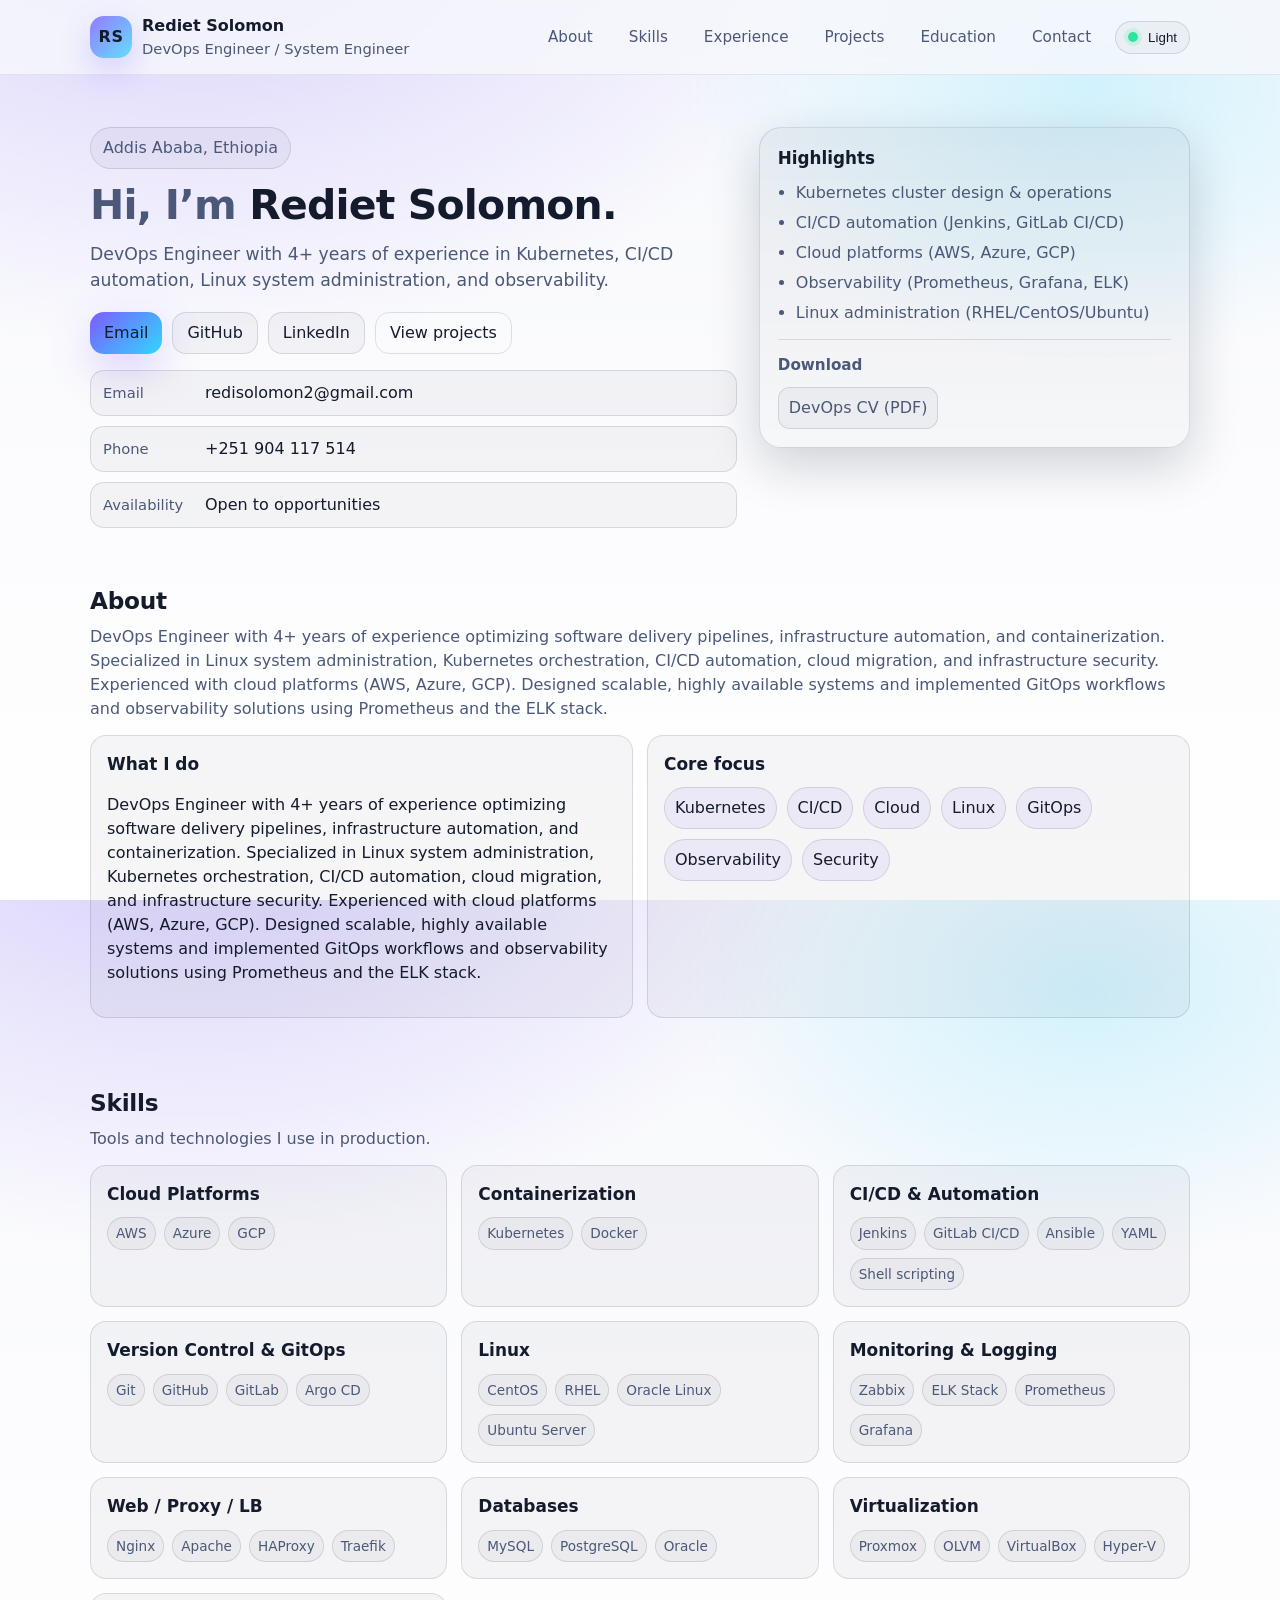
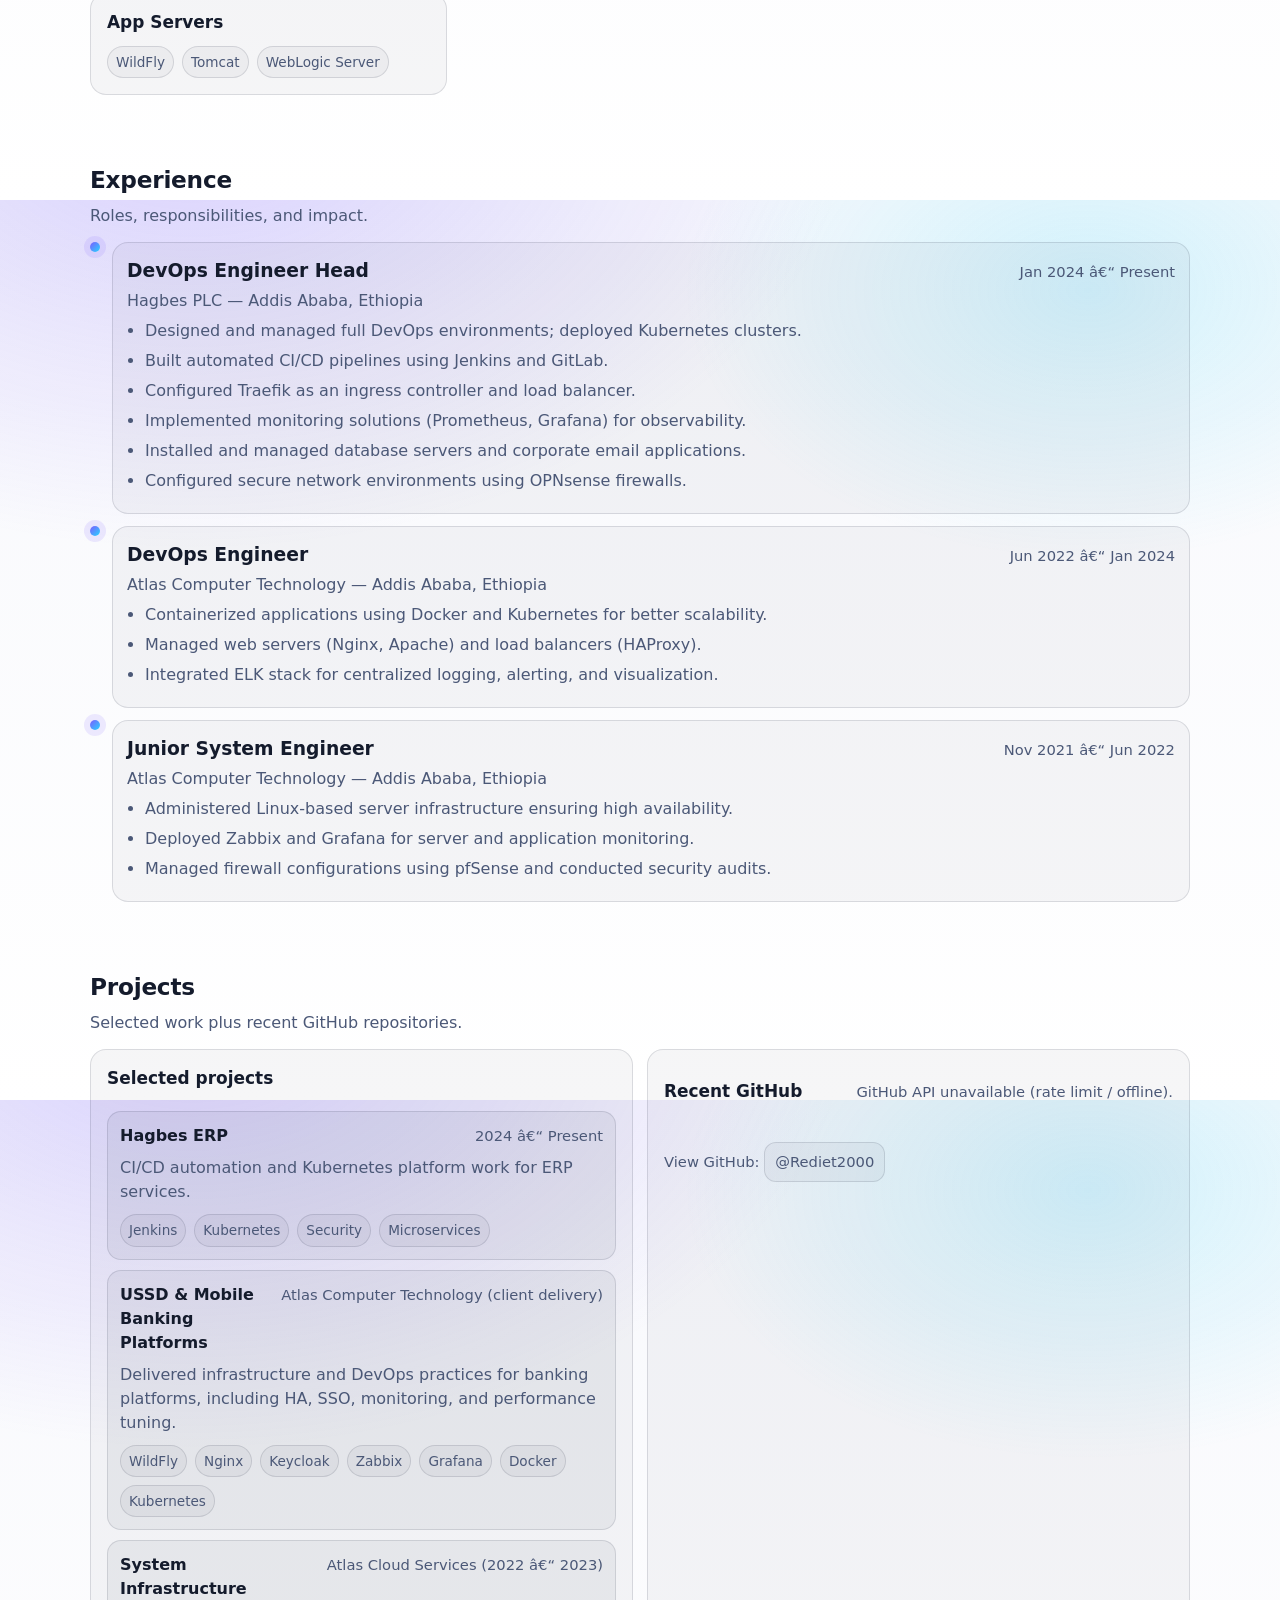
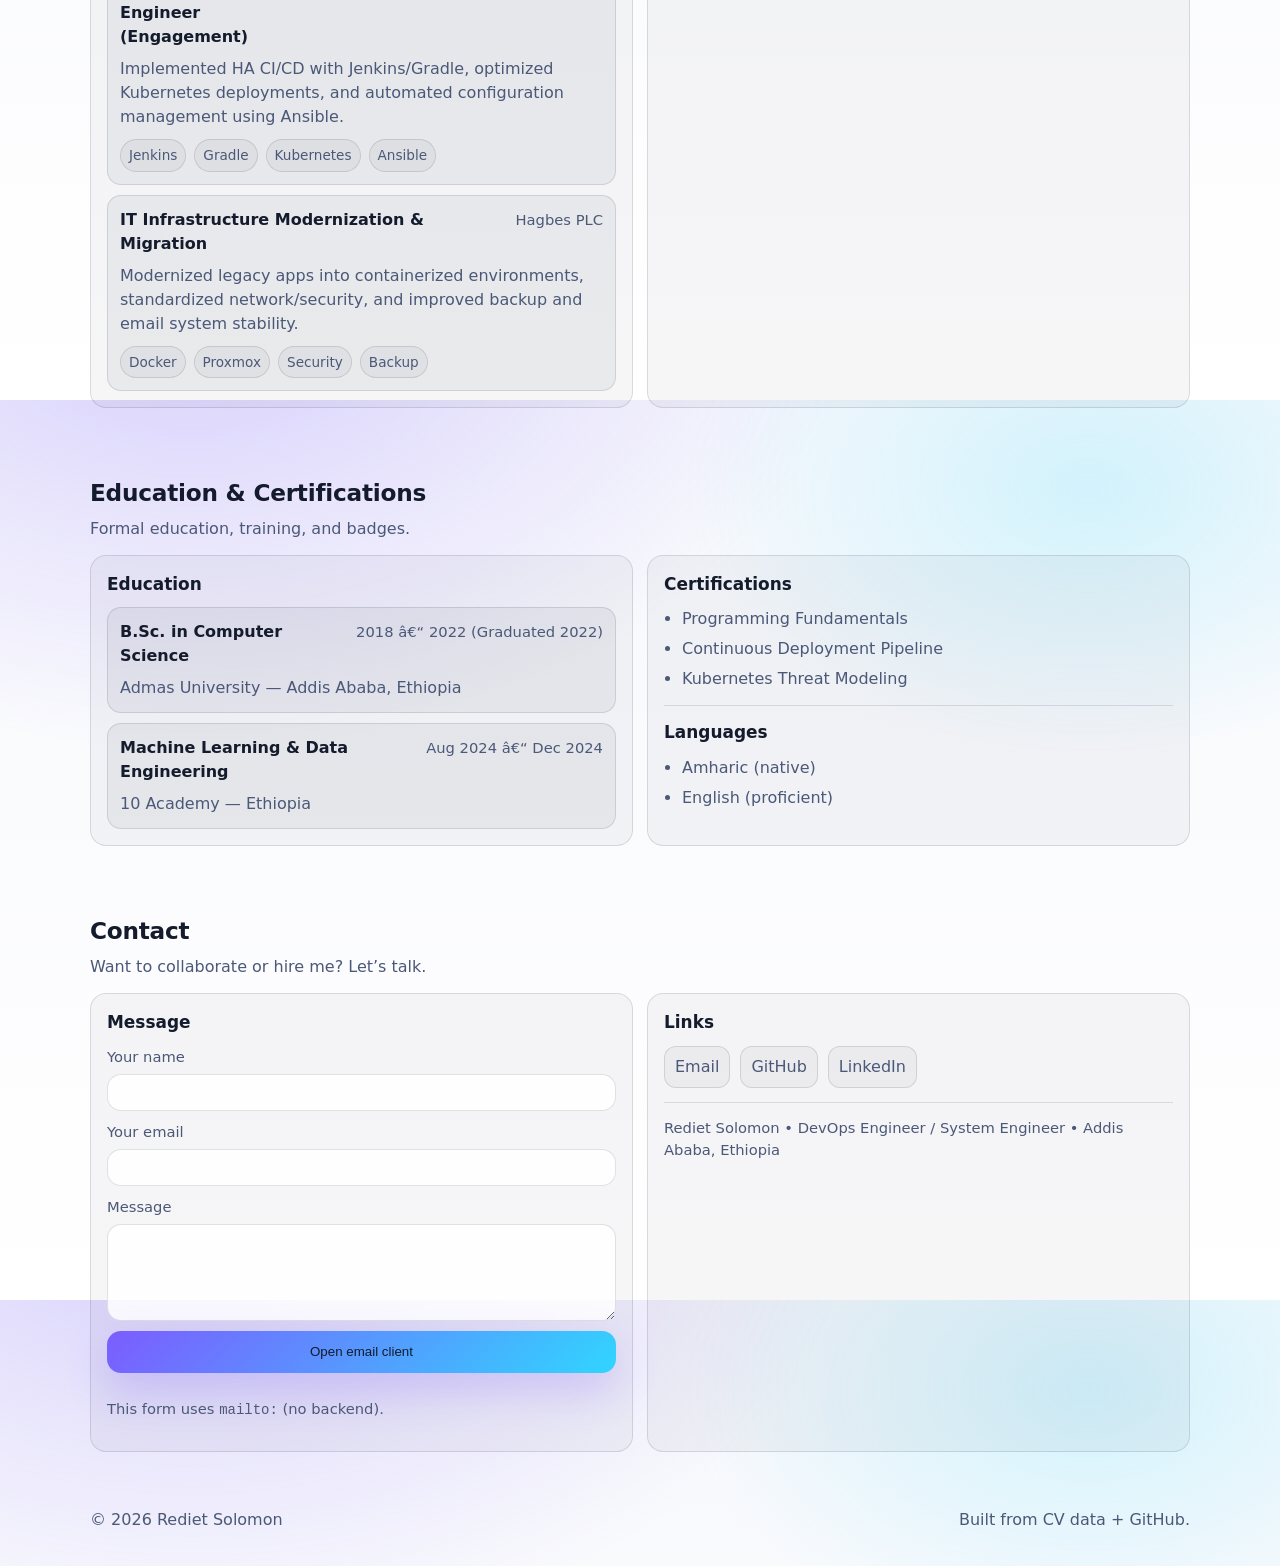
==== index.html @ 1ae8c2a6 "Fix email links and contact mailto" ====
<!doctype html>
<html lang="en">
  <head>
    <meta charset="utf-8" />
    <meta name="viewport" content="width=device-width, initial-scale=1" />
    <meta name="color-scheme" content="dark light" />
    <title>Rediet Solomon | DevOps Engineer</title>
    <meta
      name="description"
      content="Portfolio of Rediet Solomon — DevOps Engineer & System Engineer (Kubernetes, CI/CD, Linux, Observability)."
    />

    <link rel="preload" href="assets/styles.css" as="style" />
    <link rel="stylesheet" href="assets/styles.css" />
  </head>
  <body>
    <a class="skip" href="#main">Skip to content</a>

    <header class="header">
      <div class="container header__inner">
        <div class="brand">
          <div class="brand__mark" aria-hidden="true">RS</div>
          <div class="brand__text">
            <div class="brand__name" id="nameTop">Rediet Solomon</div>
            <div class="brand__title" id="titleTop">DevOps Engineer</div>
          </div>
        </div>

        <nav class="nav" aria-label="Primary">
          <a href="#about">About</a>
          <a href="#skills">Skills</a>
          <a href="#experience">Experience</a>
          <a href="#projects">Projects</a>
          <a href="#education">Education</a>
          <a href="#contact">Contact</a>
        </nav>

        <button class="theme" id="themeToggle" type="button" aria-label="Toggle theme">
          <span class="theme__dot" aria-hidden="true"></span>
          <span class="theme__label" id="themeLabel">Dark</span>
        </button>
      </div>
    </header>

    <main id="main">
      <section class="hero">
        <div class="container hero__grid">
          <div class="hero__copy">
            <p class="pill" id="pillLocation">Addis Ababa, Ethiopia</p>
            <h1 class="hero__title">
              <span class="muted">Hi, I’m</span>
              <span id="nameHero">Rediet Solomon</span>.
            </h1>
            <p class="hero__subtitle" id="headlineHero">
              DevOps Engineer focused on Kubernetes, CI/CD automation, Linux, and observability.
            </p>

            <div class="hero__cta">
              <a class="btn primary" id="btnEmail" href="mailto:redisolomon2@gmail.com">Email</a>
              <a class="btn" id="btnGitHub" href="#" target="_blank" rel="noreferrer">GitHub</a>
              <a class="btn" id="btnLinkedIn" href="#" target="_blank" rel="noreferrer">LinkedIn</a>
              <a class="btn ghost" href="#projects">View projects</a>
            </div>

            <div class="meta">
              <div class="meta__item"><span class="meta__k">Email</span> <span id="emailText">—</span></div>
              <div class="meta__item"><span class="meta__k">Phone</span> <span id="phoneText">—</span></div>
              <div class="meta__item"><span class="meta__k">Availability</span> <span id="availabilityText">Open to opportunities</span></div>
            </div>
          </div>

          <div class="hero__card" role="region" aria-label="Highlights">
            <div class="card">
              <h2 class="card__title">Highlights</h2>
              <ul class="list" id="highlightsList">
                <li>99.9% uptime focus</li>
                <li>GitOps & observability</li>
                <li>Kubernetes & CI/CD</li>
              </ul>
              <div class="divider"></div>
              <div class="downloads">
                <h3 class="card__subtitle">Download</h3>
                <div class="downloads__links" id="cvLinks">
                  <a class="link" href="cv/Rediet_CV.pdf" download>CV (PDF)</a>
                </div>
              </div>
            </div>
          </div>
        </div>
      </section>

      <section class="section" id="about">
        <div class="container">
          <div class="section__head">
            <h2>About</h2>
            <p class="muted" id="summaryTop">—</p>
          </div>
          <div class="grid two">
            <div class="panel">
              <h3>What I do</h3>
              <p id="summaryBody">—</p>
            </div>
            <div class="panel">
              <h3>Core focus</h3>
              <ul class="chips" id="focusChips"></ul>
            </div>
          </div>
        </div>
      </section>

      <section class="section" id="skills">
        <div class="container">
          <div class="section__head">
            <h2>Skills</h2>
            <p class="muted">Tools and technologies I use in production.</p>
          </div>
          <div class="grid three" id="skillsGrid" aria-live="polite"></div>
        </div>
      </section>

      <section class="section" id="experience">
        <div class="container">
          <div class="section__head">
            <h2>Experience</h2>
            <p class="muted">Roles, responsibilities, and impact.</p>
          </div>
          <div class="timeline" id="experienceTimeline" aria-live="polite"></div>
        </div>
      </section>

      <section class="section" id="projects">
        <div class="container">
          <div class="section__head">
            <h2>Projects</h2>
            <p class="muted">Selected work plus recent GitHub repositories.</p>
          </div>

          <div class="grid two">
            <div class="panel">
              <div class="panel__head">
                <h3>Selected projects</h3>
              </div>
              <div class="stack" id="selectedProjects" aria-live="polite"></div>
            </div>

            <div class="panel">
              <div class="panel__head">
                <h3>Recent GitHub</h3>
                <p class="muted small" id="githubHint">Loading…</p>
              </div>
              <div class="stack" id="githubProjects" aria-live="polite"></div>
            </div>
          </div>
        </div>
      </section>

      <section class="section" id="education">
        <div class="container">
          <div class="section__head">
            <h2>Education & Certifications</h2>
            <p class="muted">Formal education, training, and badges.</p>
          </div>
          <div class="grid two">
            <div class="panel">
              <h3>Education</h3>
              <div class="stack" id="educationList" aria-live="polite"></div>
            </div>
            <div class="panel">
              <h3>Certifications</h3>
              <ul class="list" id="certList" aria-live="polite"></ul>
              <div class="divider"></div>
              <h3>Languages</h3>
              <ul class="list" id="langList" aria-live="polite"></ul>
            </div>
          </div>
        </div>
      </section>

      <section class="section" id="contact">
        <div class="container">
          <div class="section__head">
            <h2>Contact</h2>
            <p class="muted">Want to collaborate or hire me? Let’s talk.</p>
          </div>
          <div class="grid two">
            <div class="panel">
              <h3>Message</h3>
              <form class="form" id="contactForm">
                <label>
                  <span>Your name</span>
                  <input name="name" autocomplete="name" required />
                </label>
                <label>
                  <span>Your email</span>
                  <input name="email" type="email" autocomplete="email" required />
                </label>
                <label>
                  <span>Message</span>
                  <textarea name="message" rows="5" required></textarea>
                </label>
                <button class="btn primary" type="submit">Open email client</button>
                <p class="muted small">
                  This form uses <code>mailto:</code> (no backend).
                </p>
              </form>
            </div>
            <div class="panel">
              <h3>Links</h3>
              <div class="links">
                <a class="link" id="contactEmail" href="mailto:redisolomon2@gmail.com">Email</a>
                <a class="link" id="contactGitHub" href="#" target="_blank" rel="noreferrer">GitHub</a>
                <a class="link" id="contactLinkedIn" href="#" target="_blank" rel="noreferrer">LinkedIn</a>
              </div>
              <div class="divider"></div>
              <p class="muted small" id="footerMeta">—</p>
            </div>
          </div>
        </div>
      </section>
    </main>

    <footer class="footer">
      <div class="container footer__inner">
        <span id="copyright">©</span>
        <span class="muted">Built from CV data + GitHub.</span>
      </div>
    </footer>

    <script src="data/cv.js" defer></script>
    <script src="assets/app.js" defer></script>
  </body>
</html>
---- assets/styles.css ----
:root {
  --bg: #0b1220;
  --bg2: #0e1730;
  --text: #eaf1ff;
  --muted: #a7b4d0;
  --card: rgba(255, 255, 255, 0.06);
  --card2: rgba(255, 255, 255, 0.04);
  --stroke: rgba(255, 255, 255, 0.12);
  --shadow: 0 20px 60px rgba(0, 0, 0, 0.45);
  --brand: #7c5cff;
  --brand2: #27d4ff;
  --ok: #2ee59d;
  --radius: 16px;
  --radius2: 22px;
  --max: 1100px;
}

[data-theme="light"] {
  --bg: #f7f8fc;
  --bg2: #ffffff;
  --text: #141b2c;
  --muted: #4b5877;
  --card: rgba(10, 20, 40, 0.05);
  --card2: rgba(10, 20, 40, 0.035);
  --stroke: rgba(10, 20, 40, 0.12);
  --shadow: 0 18px 50px rgba(10, 20, 40, 0.18);
}

* {
  box-sizing: border-box;
}

html,
body {
  height: 100%;
}

body {
  margin: 0;
  font-family:
    ui-sans-serif,
    system-ui,
    -apple-system,
    Segoe UI,
    Roboto,
    Helvetica,
    Arial,
    "Apple Color Emoji",
    "Segoe UI Emoji";
  color: var(--text);
  background:
    radial-gradient(1200px 800px at 15% -10%, rgba(124, 92, 255, 0.25), transparent 55%),
    radial-gradient(900px 600px at 85% 10%, rgba(39, 212, 255, 0.18), transparent 45%),
    linear-gradient(180deg, var(--bg), var(--bg2));
  line-height: 1.5;
}

a {
  color: inherit;
  text-decoration: none;
}

code {
  font-family: ui-monospace, SFMono-Regular, Menlo, Monaco, Consolas, "Liberation Mono", "Courier New", monospace;
  font-size: 0.95em;
}

.container {
  width: min(var(--max), calc(100% - 40px));
  margin-inline: auto;
}

.skip {
  position: absolute;
  left: -999px;
  top: -999px;
  padding: 10px 14px;
  background: var(--bg2);
  border: 1px solid var(--stroke);
  border-radius: 12px;
}
.skip:focus {
  left: 16px;
  top: 16px;
  z-index: 1000;
}

.muted {
  color: var(--muted);
}

.small {
  font-size: 0.92rem;
}

.header {
  position: sticky;
  top: 0;
  z-index: 50;
  backdrop-filter: blur(10px);
  background: rgba(10, 15, 28, 0.55);
  border-bottom: 1px solid rgba(255, 255, 255, 0.08);
}

[data-theme="light"] .header {
  background: rgba(247, 248, 252, 0.8);
  border-bottom: 1px solid rgba(10, 20, 40, 0.08);
}

.header__inner {
  display: grid;
  grid-template-columns: 1fr auto auto;
  gap: 14px;
  align-items: center;
  padding: 14px 0;
}

.brand {
  display: flex;
  gap: 10px;
  align-items: center;
  min-width: 0;
}

.brand__mark {
  width: 42px;
  height: 42px;
  border-radius: 14px;
  display: grid;
  place-items: center;
  font-weight: 700;
  letter-spacing: 0.5px;
  background: linear-gradient(135deg, rgba(124, 92, 255, 0.8), rgba(39, 212, 255, 0.7));
  box-shadow: 0 12px 30px rgba(124, 92, 255, 0.25);
}

.brand__text {
  min-width: 0;
}
.brand__name {
  font-weight: 650;
  white-space: nowrap;
  overflow: hidden;
  text-overflow: ellipsis;
}
.brand__title {
  font-size: 0.92rem;
  color: var(--muted);
}

.nav {
  display: flex;
  gap: 16px;
  align-items: center;
  flex-wrap: wrap;
  justify-content: center;
}
.nav a {
  font-size: 0.95rem;
  color: var(--muted);
  padding: 8px 10px;
  border-radius: 12px;
}
.nav a:hover {
  color: var(--text);
  background: var(--card2);
}

.theme {
  display: inline-flex;
  align-items: center;
  gap: 10px;
  border: 1px solid var(--stroke);
  background: var(--card2);
  border-radius: 999px;
  padding: 8px 12px;
  cursor: pointer;
  color: var(--text);
}
.theme__dot {
  width: 10px;
  height: 10px;
  border-radius: 999px;
  background: var(--ok);
  box-shadow: 0 0 0 4px rgba(46, 229, 157, 0.15);
}
.theme:hover {
  background: var(--card);
}

.hero {
  padding: 52px 0 22px;
}
.hero__grid {
  display: grid;
  grid-template-columns: 1.2fr 0.8fr;
  gap: 22px;
  align-items: start;
}

.pill {
  display: inline-flex;
  align-items: center;
  gap: 10px;
  padding: 8px 12px;
  border-radius: 999px;
  background: var(--card2);
  border: 1px solid var(--stroke);
  color: var(--muted);
  margin: 0 0 14px;
}

.hero__title {
  margin: 0;
  font-size: clamp(2rem, 3.2vw, 3rem);
  line-height: 1.1;
  letter-spacing: -0.02em;
}
.hero__subtitle {
  margin: 14px 0 18px;
  font-size: 1.08rem;
  color: var(--muted);
}

.hero__cta {
  display: flex;
  gap: 10px;
  flex-wrap: wrap;
  margin-bottom: 16px;
}

.btn {
  display: inline-flex;
  align-items: center;
  justify-content: center;
  gap: 10px;
  height: 42px;
  padding: 0 14px;
  border-radius: 14px;
  border: 1px solid var(--stroke);
  background: var(--card2);
  color: var(--text);
}
.btn:hover {
  background: var(--card);
}
.btn.primary {
  border: none;
  background: linear-gradient(135deg, rgba(124, 92, 255, 1), rgba(39, 212, 255, 0.95));
  box-shadow: 0 16px 40px rgba(124, 92, 255, 0.25);
}
.btn.primary:hover {
  filter: brightness(1.03);
}
.btn.ghost {
  background: transparent;
}

.meta {
  display: grid;
  grid-template-columns: 1fr;
  gap: 10px;
}
.meta__item {
  display: flex;
  gap: 10px;
  align-items: baseline;
  padding: 10px 12px;
  border-radius: 14px;
  border: 1px solid var(--stroke);
  background: var(--card2);
}
.meta__k {
  min-width: 92px;
  color: var(--muted);
  font-size: 0.92rem;
}

.card {
  border: 1px solid var(--stroke);
  border-radius: var(--radius2);
  background: linear-gradient(180deg, rgba(255, 255, 255, 0.06), rgba(255, 255, 255, 0.02));
  box-shadow: var(--shadow);
  padding: 18px;
}
[data-theme="light"] .card {
  background: linear-gradient(180deg, rgba(10, 20, 40, 0.055), rgba(10, 20, 40, 0.02));
}
.card__title {
  margin: 0 0 10px;
  font-size: 1.05rem;
}
.card__subtitle {
  margin: 0 0 10px;
  font-size: 0.95rem;
  color: var(--muted);
  font-weight: 600;
}
.divider {
  height: 1px;
  background: var(--stroke);
  margin: 14px 0;
}

.downloads__links {
  display: flex;
  flex-wrap: wrap;
  gap: 10px;
}
.link {
  display: inline-flex;
  align-items: center;
  gap: 10px;
  padding: 8px 10px;
  border-radius: 12px;
  border: 1px solid var(--stroke);
  background: var(--card2);
  color: var(--muted);
}
.link:hover {
  color: var(--text);
  background: var(--card);
}

.section {
  padding: 34px 0;
}
.section__head {
  display: grid;
  gap: 6px;
  margin-bottom: 14px;
}
.section__head h2 {
  margin: 0;
  font-size: 1.45rem;
  letter-spacing: -0.01em;
}
.section__head p {
  margin: 0;
}

.grid {
  display: grid;
  gap: 14px;
}
.grid.two {
  grid-template-columns: 1fr 1fr;
}
.grid.three {
  grid-template-columns: repeat(3, 1fr);
}

.panel {
  border: 1px solid var(--stroke);
  border-radius: var(--radius);
  background: var(--card2);
  padding: 16px;
}
.panel h3 {
  margin: 0 0 10px;
  font-size: 1.06rem;
}
.panel__head {
  display: flex;
  align-items: baseline;
  justify-content: space-between;
  gap: 10px;
  margin-bottom: 10px;
}

.chips {
  display: flex;
  gap: 10px;
  flex-wrap: wrap;
  padding: 0;
  margin: 0;
  list-style: none;
}
.chips li {
  padding: 8px 10px;
  border-radius: 999px;
  border: 1px solid var(--stroke);
  background: rgba(124, 92, 255, 0.12);
  color: var(--text);
}
[data-theme="light"] .chips li {
  background: rgba(124, 92, 255, 0.08);
}

.list {
  padding-left: 18px;
  margin: 0;
  color: var(--muted);
}
.list li {
  margin: 6px 0;
}

.stack {
  display: grid;
  gap: 10px;
}

.item {
  border: 1px solid var(--stroke);
  border-radius: 14px;
  background: var(--card);
  padding: 12px;
}
.item__top {
  display: flex;
  justify-content: space-between;
  gap: 10px;
  align-items: baseline;
}
.item__title {
  margin: 0;
  font-weight: 650;
}
.item__meta {
  color: var(--muted);
  font-size: 0.92rem;
  white-space: nowrap;
}
.item__desc {
  margin: 8px 0 0;
  color: var(--muted);
}
.tags {
  display: flex;
  gap: 8px;
  flex-wrap: wrap;
  margin-top: 10px;
}
.tag {
  font-size: 0.85rem;
  color: var(--muted);
  border: 1px solid var(--stroke);
  background: var(--card2);
  padding: 5px 8px;
  border-radius: 999px;
}

.timeline {
  display: grid;
  gap: 12px;
}
.entry {
  display: grid;
  grid-template-columns: 10px 1fr;
  gap: 12px;
  align-items: start;
}
.entry__rail {
  position: relative;
  height: 100%;
}
.entry__dot {
  width: 10px;
  height: 10px;
  border-radius: 999px;
  background: linear-gradient(135deg, var(--brand), var(--brand2));
  box-shadow: 0 0 0 6px rgba(124, 92, 255, 0.12);
  position: sticky;
  top: 86px;
}
.entry__card {
  border: 1px solid var(--stroke);
  border-radius: var(--radius);
  background: var(--card2);
  padding: 14px;
}
.entry__head {
  display: flex;
  justify-content: space-between;
  gap: 12px;
  align-items: baseline;
  flex-wrap: wrap;
}
.entry__role {
  margin: 0;
  font-weight: 700;
}
.entry__where {
  margin: 4px 0 0;
  color: var(--muted);
}

.form {
  display: grid;
  gap: 10px;
}
.form label {
  display: grid;
  gap: 6px;
  color: var(--muted);
  font-size: 0.92rem;
}
.form input,
.form textarea {
  width: 100%;
  padding: 10px 12px;
  border-radius: 14px;
  border: 1px solid var(--stroke);
  background: rgba(0, 0, 0, 0.18);
  color: var(--text);
  outline: none;
}
[data-theme="light"] .form input,
[data-theme="light"] .form textarea {
  background: rgba(255, 255, 255, 0.85);
}
.form input:focus,
.form textarea:focus {
  border-color: rgba(124, 92, 255, 0.7);
  box-shadow: 0 0 0 4px rgba(124, 92, 255, 0.14);
}

.links {
  display: flex;
  flex-wrap: wrap;
  gap: 10px;
}

.footer {
  padding: 22px 0 34px;
  color: var(--muted);
}
.footer__inner {
  display: flex;
  gap: 10px;
  flex-wrap: wrap;
  align-items: center;
  justify-content: space-between;
}

@media (max-width: 920px) {
  .header__inner {
    grid-template-columns: 1fr auto;
    grid-template-areas:
      "brand theme"
      "nav nav";
  }
  .brand {
    grid-area: brand;
  }
  .nav {
    grid-area: nav;
    justify-content: flex-start;
  }
  .theme {
    grid-area: theme;
    justify-self: end;
  }
  .hero__grid {
    grid-template-columns: 1fr;
  }
  .grid.three {
    grid-template-columns: 1fr;
  }
  .grid.two {
    grid-template-columns: 1fr;
  }
}
---- assets/styles.css ----
:root {
  --bg: #0b1220;
  --bg2: #0e1730;
  --text: #eaf1ff;
  --muted: #a7b4d0;
  --card: rgba(255, 255, 255, 0.06);
  --card2: rgba(255, 255, 255, 0.04);
  --stroke: rgba(255, 255, 255, 0.12);
  --shadow: 0 20px 60px rgba(0, 0, 0, 0.45);
  --brand: #7c5cff;
  --brand2: #27d4ff;
  --ok: #2ee59d;
  --radius: 16px;
  --radius2: 22px;
  --max: 1100px;
}

[data-theme="light"] {
  --bg: #f7f8fc;
  --bg2: #ffffff;
  --text: #141b2c;
  --muted: #4b5877;
  --card: rgba(10, 20, 40, 0.05);
  --card2: rgba(10, 20, 40, 0.035);
  --stroke: rgba(10, 20, 40, 0.12);
  --shadow: 0 18px 50px rgba(10, 20, 40, 0.18);
}

* {
  box-sizing: border-box;
}

html,
body {
  height: 100%;
}

body {
  margin: 0;
  font-family:
    ui-sans-serif,
    system-ui,
    -apple-system,
    Segoe UI,
    Roboto,
    Helvetica,
    Arial,
    "Apple Color Emoji",
    "Segoe UI Emoji";
  color: var(--text);
  background:
    radial-gradient(1200px 800px at 15% -10%, rgba(124, 92, 255, 0.25), transparent 55%),
    radial-gradient(900px 600px at 85% 10%, rgba(39, 212, 255, 0.18), transparent 45%),
    linear-gradient(180deg, var(--bg), var(--bg2));
  line-height: 1.5;
}

a {
  color: inherit;
  text-decoration: none;
}

code {
  font-family: ui-monospace, SFMono-Regular, Menlo, Monaco, Consolas, "Liberation Mono", "Courier New", monospace;
  font-size: 0.95em;
}

.container {
  width: min(var(--max), calc(100% - 40px));
  margin-inline: auto;
}

.skip {
  position: absolute;
  left: -999px;
  top: -999px;
  padding: 10px 14px;
  background: var(--bg2);
  border: 1px solid var(--stroke);
  border-radius: 12px;
}
.skip:focus {
  left: 16px;
  top: 16px;
  z-index: 1000;
}

.muted {
  color: var(--muted);
}

.small {
  font-size: 0.92rem;
}

.header {
  position: sticky;
  top: 0;
  z-index: 50;
  backdrop-filter: blur(10px);
  background: rgba(10, 15, 28, 0.55);
  border-bottom: 1px solid rgba(255, 255, 255, 0.08);
}

[data-theme="light"] .header {
  background: rgba(247, 248, 252, 0.8);
  border-bottom: 1px solid rgba(10, 20, 40, 0.08);
}

.header__inner {
  display: grid;
  grid-template-columns: 1fr auto auto;
  gap: 14px;
  align-items: center;
  padding: 14px 0;
}

.brand {
  display: flex;
  gap: 10px;
  align-items: center;
  min-width: 0;
}

.brand__mark {
  width: 42px;
  height: 42px;
  border-radius: 14px;
  display: grid;
  place-items: center;
  font-weight: 700;
  letter-spacing: 0.5px;
  background: linear-gradient(135deg, rgba(124, 92, 255, 0.8), rgba(39, 212, 255, 0.7));
  box-shadow: 0 12px 30px rgba(124, 92, 255, 0.25);
}

.brand__text {
  min-width: 0;
}
.brand__name {
  font-weight: 650;
  white-space: nowrap;
  overflow: hidden;
  text-overflow: ellipsis;
}
.brand__title {
  font-size: 0.92rem;
  color: var(--muted);
}

.nav {
  display: flex;
  gap: 16px;
  align-items: center;
  flex-wrap: wrap;
  justify-content: center;
}
.nav a {
  font-size: 0.95rem;
  color: var(--muted);
  padding: 8px 10px;
  border-radius: 12px;
}
.nav a:hover {
  color: var(--text);
  background: var(--card2);
}

.theme {
  display: inline-flex;
  align-items: center;
  gap: 10px;
  border: 1px solid var(--stroke);
  background: var(--card2);
  border-radius: 999px;
  padding: 8px 12px;
  cursor: pointer;
  color: var(--text);
}
.theme__dot {
  width: 10px;
  height: 10px;
  border-radius: 999px;
  background: var(--ok);
  box-shadow: 0 0 0 4px rgba(46, 229, 157, 0.15);
}
.theme:hover {
  background: var(--card);
}

.hero {
  padding: 52px 0 22px;
}
.hero__grid {
  display: grid;
  grid-template-columns: 1.2fr 0.8fr;
  gap: 22px;
  align-items: start;
}

.pill {
  display: inline-flex;
  align-items: center;
  gap: 10px;
  padding: 8px 12px;
  border-radius: 999px;
  background: var(--card2);
  border: 1px solid var(--stroke);
  color: var(--muted);
  margin: 0 0 14px;
}

.hero__title {
  margin: 0;
  font-size: clamp(2rem, 3.2vw, 3rem);
  line-height: 1.1;
  letter-spacing: -0.02em;
}
.hero__subtitle {
  margin: 14px 0 18px;
  font-size: 1.08rem;
  color: var(--muted);
}

.hero__cta {
  display: flex;
  gap: 10px;
  flex-wrap: wrap;
  margin-bottom: 16px;
}

.btn {
  display: inline-flex;
  align-items: center;
  justify-content: center;
  gap: 10px;
  height: 42px;
  padding: 0 14px;
  border-radius: 14px;
  border: 1px solid var(--stroke);
  background: var(--card2);
  color: var(--text);
}
.btn:hover {
  background: var(--card);
}
.btn.primary {
  border: none;
  background: linear-gradient(135deg, rgba(124, 92, 255, 1), rgba(39, 212, 255, 0.95));
  box-shadow: 0 16px 40px rgba(124, 92, 255, 0.25);
}
.btn.primary:hover {
  filter: brightness(1.03);
}
.btn.ghost {
  background: transparent;
}

.meta {
  display: grid;
  grid-template-columns: 1fr;
  gap: 10px;
}
.meta__item {
  display: flex;
  gap: 10px;
  align-items: baseline;
  padding: 10px 12px;
  border-radius: 14px;
  border: 1px solid var(--stroke);
  background: var(--card2);
}
.meta__k {
  min-width: 92px;
  color: var(--muted);
  font-size: 0.92rem;
}

.card {
  border: 1px solid var(--stroke);
  border-radius: var(--radius2);
  background: linear-gradient(180deg, rgba(255, 255, 255, 0.06), rgba(255, 255, 255, 0.02));
  box-shadow: var(--shadow);
  padding: 18px;
}
[data-theme="light"] .card {
  background: linear-gradient(180deg, rgba(10, 20, 40, 0.055), rgba(10, 20, 40, 0.02));
}
.card__title {
  margin: 0 0 10px;
  font-size: 1.05rem;
}
.card__subtitle {
  margin: 0 0 10px;
  font-size: 0.95rem;
  color: var(--muted);
  font-weight: 600;
}
.divider {
  height: 1px;
  background: var(--stroke);
  margin: 14px 0;
}

.downloads__links {
  display: flex;
  flex-wrap: wrap;
  gap: 10px;
}
.link {
  display: inline-flex;
  align-items: center;
  gap: 10px;
  padding: 8px 10px;
  border-radius: 12px;
  border: 1px solid var(--stroke);
  background: var(--card2);
  color: var(--muted);
}
.link:hover {
  color: var(--text);
  background: var(--card);
}

.section {
  padding: 34px 0;
}
.section__head {
  display: grid;
  gap: 6px;
  margin-bottom: 14px;
}
.section__head h2 {
  margin: 0;
  font-size: 1.45rem;
  letter-spacing: -0.01em;
}
.section__head p {
  margin: 0;
}

.grid {
  display: grid;
  gap: 14px;
}
.grid.two {
  grid-template-columns: 1fr 1fr;
}
.grid.three {
  grid-template-columns: repeat(3, 1fr);
}

.panel {
  border: 1px solid var(--stroke);
  border-radius: var(--radius);
  background: var(--card2);
  padding: 16px;
}
.panel h3 {
  margin: 0 0 10px;
  font-size: 1.06rem;
}
.panel__head {
  display: flex;
  align-items: baseline;
  justify-content: space-between;
  gap: 10px;
  margin-bottom: 10px;
}

.chips {
  display: flex;
  gap: 10px;
  flex-wrap: wrap;
  padding: 0;
  margin: 0;
  list-style: none;
}
.chips li {
  padding: 8px 10px;
  border-radius: 999px;
  border: 1px solid var(--stroke);
  background: rgba(124, 92, 255, 0.12);
  color: var(--text);
}
[data-theme="light"] .chips li {
  background: rgba(124, 92, 255, 0.08);
}

.list {
  padding-left: 18px;
  margin: 0;
  color: var(--muted);
}
.list li {
  margin: 6px 0;
}

.stack {
  display: grid;
  gap: 10px;
}

.item {
  border: 1px solid var(--stroke);
  border-radius: 14px;
  background: var(--card);
  padding: 12px;
}
.item__top {
  display: flex;
  justify-content: space-between;
  gap: 10px;
  align-items: baseline;
}
.item__title {
  margin: 0;
  font-weight: 650;
}
.item__meta {
  color: var(--muted);
  font-size: 0.92rem;
  white-space: nowrap;
}
.item__desc {
  margin: 8px 0 0;
  color: var(--muted);
}
.tags {
  display: flex;
  gap: 8px;
  flex-wrap: wrap;
  margin-top: 10px;
}
.tag {
  font-size: 0.85rem;
  color: var(--muted);
  border: 1px solid var(--stroke);
  background: var(--card2);
  padding: 5px 8px;
  border-radius: 999px;
}

.timeline {
  display: grid;
  gap: 12px;
}
.entry {
  display: grid;
  grid-template-columns: 10px 1fr;
  gap: 12px;
  align-items: start;
}
.entry__rail {
  position: relative;
  height: 100%;
}
.entry__dot {
  width: 10px;
  height: 10px;
  border-radius: 999px;
  background: linear-gradient(135deg, var(--brand), var(--brand2));
  box-shadow: 0 0 0 6px rgba(124, 92, 255, 0.12);
  position: sticky;
  top: 86px;
}
.entry__card {
  border: 1px solid var(--stroke);
  border-radius: var(--radius);
  background: var(--card2);
  padding: 14px;
}
.entry__head {
  display: flex;
  justify-content: space-between;
  gap: 12px;
  align-items: baseline;
  flex-wrap: wrap;
}
.entry__role {
  margin: 0;
  font-weight: 700;
}
.entry__where {
  margin: 4px 0 0;
  color: var(--muted);
}

.form {
  display: grid;
  gap: 10px;
}
.form label {
  display: grid;
  gap: 6px;
  color: var(--muted);
  font-size: 0.92rem;
}
.form input,
.form textarea {
  width: 100%;
  padding: 10px 12px;
  border-radius: 14px;
  border: 1px solid var(--stroke);
  background: rgba(0, 0, 0, 0.18);
  color: var(--text);
  outline: none;
}
[data-theme="light"] .form input,
[data-theme="light"] .form textarea {
  background: rgba(255, 255, 255, 0.85);
}
.form input:focus,
.form textarea:focus {
  border-color: rgba(124, 92, 255, 0.7);
  box-shadow: 0 0 0 4px rgba(124, 92, 255, 0.14);
}

.links {
  display: flex;
  flex-wrap: wrap;
  gap: 10px;
}

.footer {
  padding: 22px 0 34px;
  color: var(--muted);
}
.footer__inner {
  display: flex;
  gap: 10px;
  flex-wrap: wrap;
  align-items: center;
  justify-content: space-between;
}

@media (max-width: 920px) {
  .header__inner {
    grid-template-columns: 1fr auto;
    grid-template-areas:
      "brand theme"
      "nav nav";
  }
  .brand {
    grid-area: brand;
  }
  .nav {
    grid-area: nav;
    justify-content: flex-start;
  }
  .theme {
    grid-area: theme;
    justify-self: end;
  }
  .hero__grid {
    grid-template-columns: 1fr;
  }
  .grid.three {
    grid-template-columns: 1fr;
  }
  .grid.two {
    grid-template-columns: 1fr;
  }
}
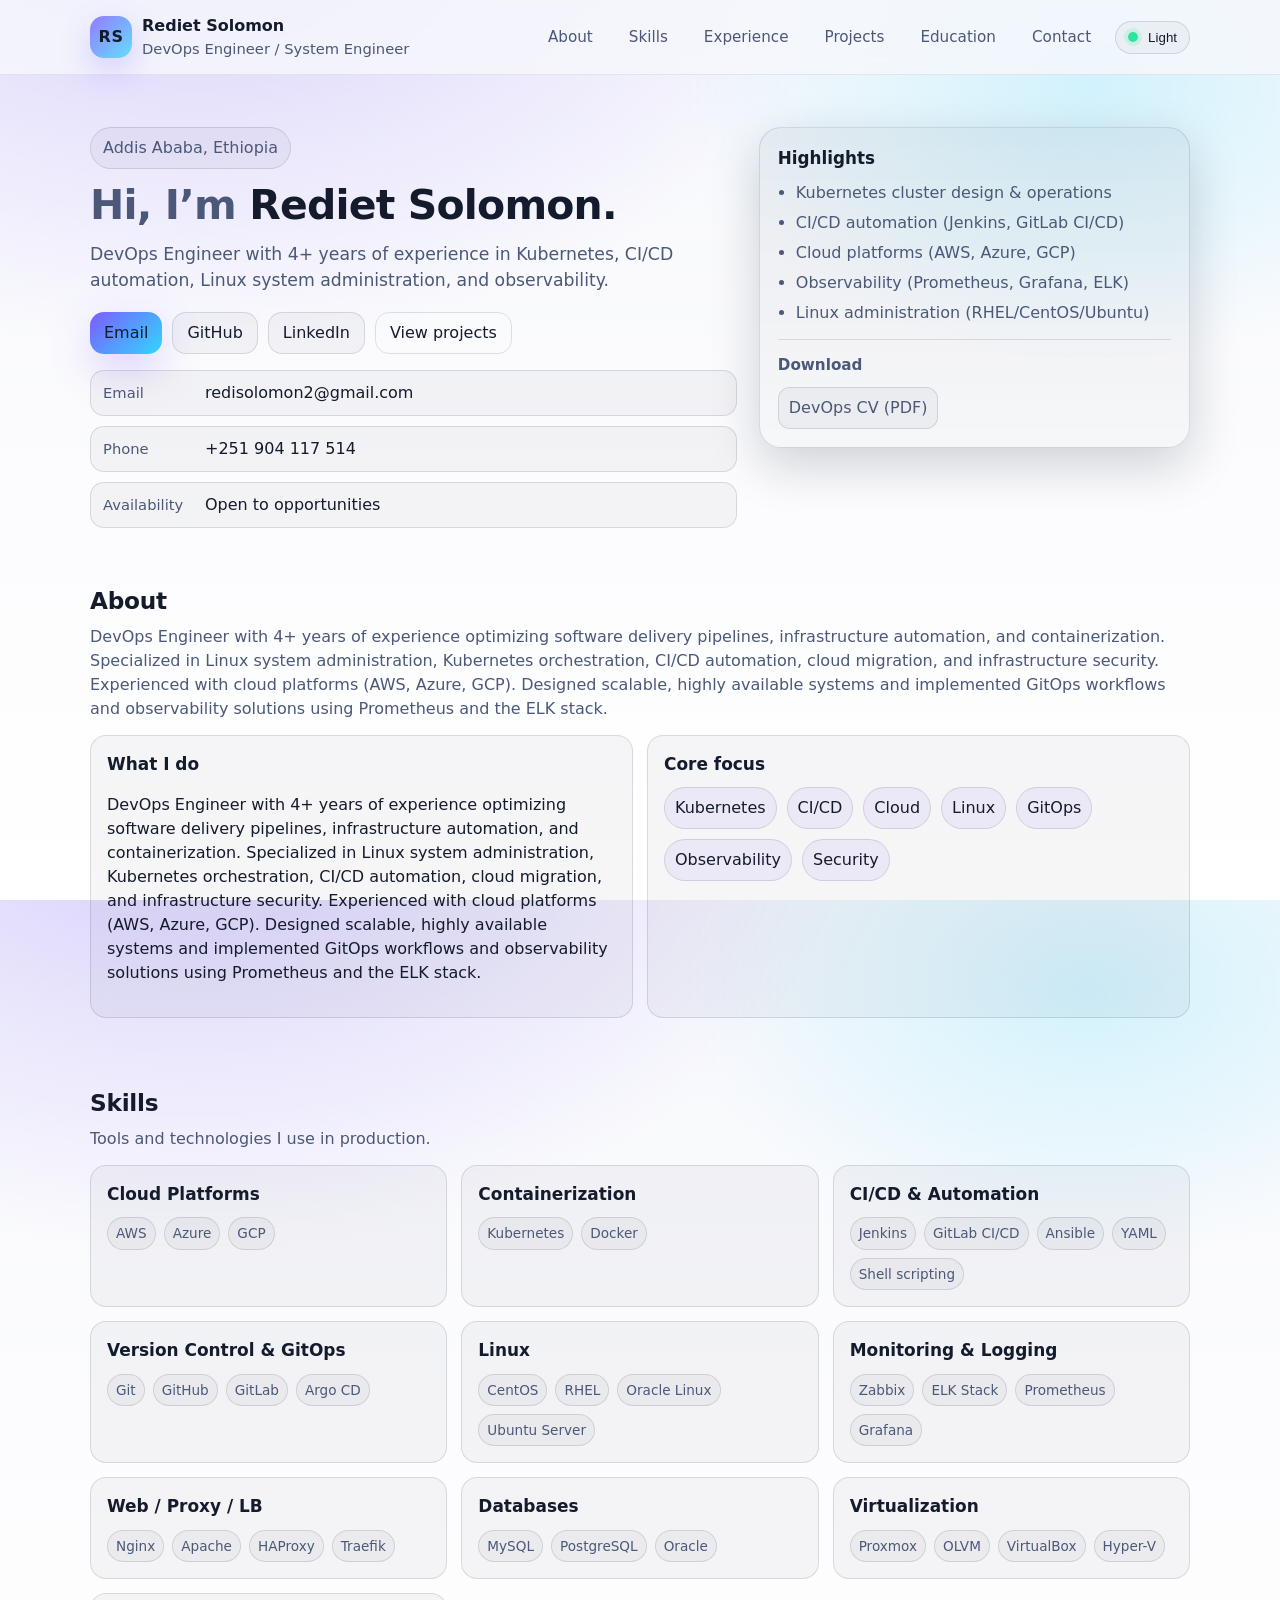
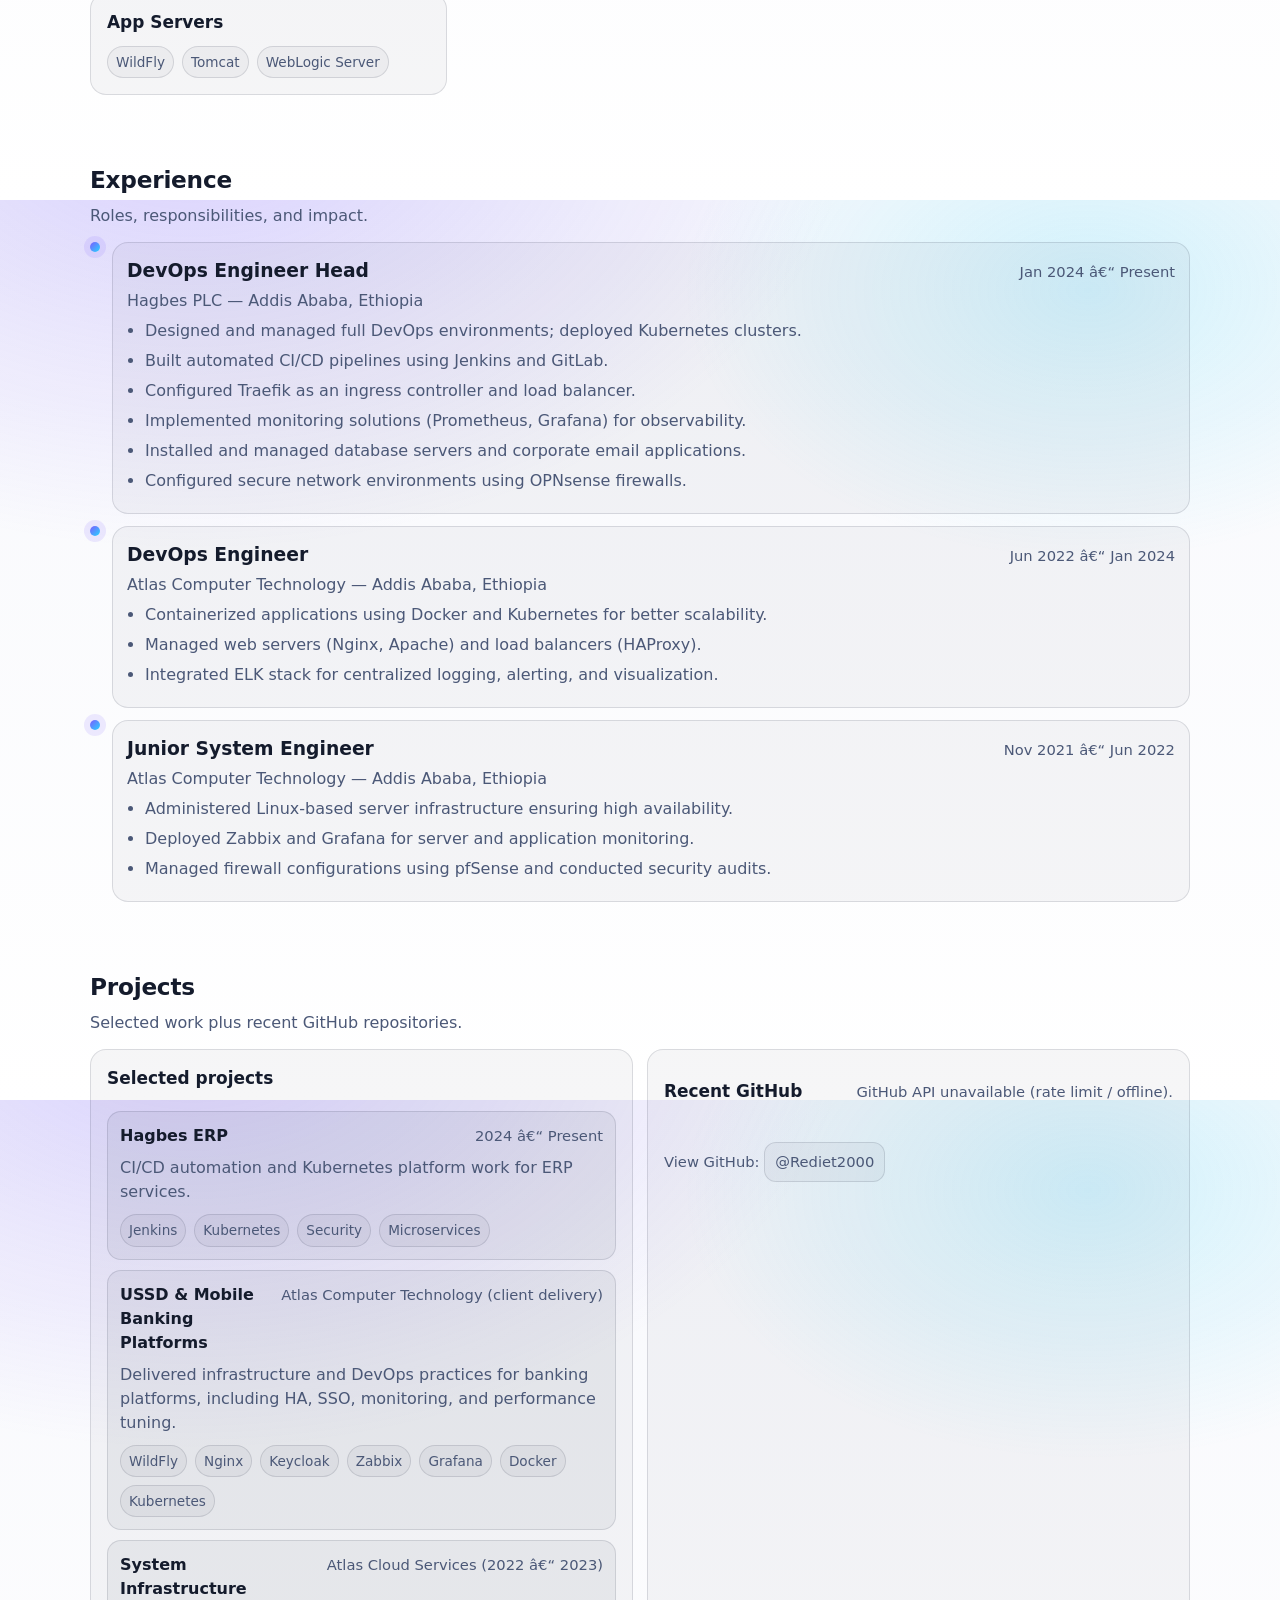
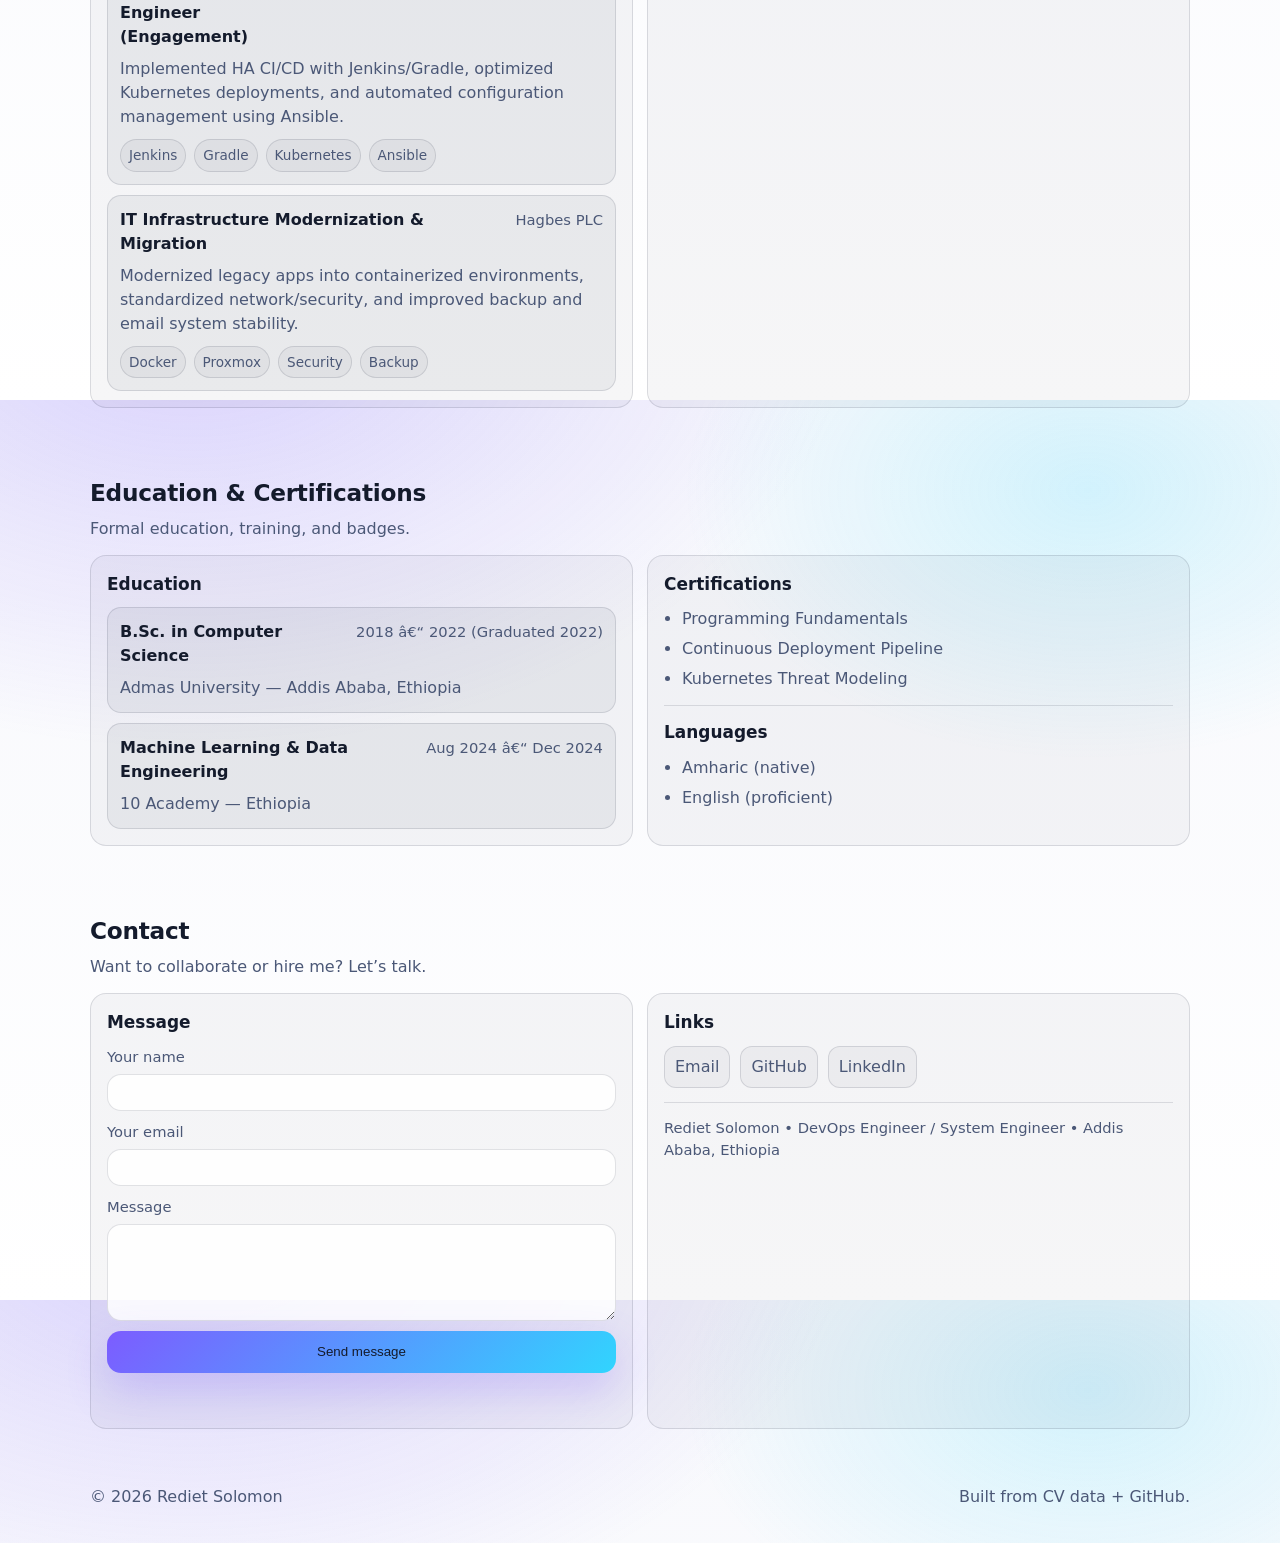
==== commit 8ec11d36: "Enhance contact form functionality with AJAX submission and status messages" ====
--- a/index.html
+++ b/index.html
@@ -185,7 +185,12 @@
           <div class="grid two">
             <div class="panel">
               <h3>Message</h3>
-              <form class="form" id="contactForm">
+              <form
+                class="form"
+                id="contactForm"
+                action="https://formspree.io/f/xpqjbgya"
+                method="POST"
+              >
                 <label>
                   <span>Your name</span>
                   <input name="name" autocomplete="name" required />
@@ -198,10 +203,10 @@
                   <span>Message</span>
                   <textarea name="message" rows="5" required></textarea>
                 </label>
-                <button class="btn primary" type="submit">Open email client</button>
-                <p class="muted small">
-                  This form uses <code>mailto:</code> (no backend).
-                </p>
+                <input type="hidden" name="_subject" value="Portfolio inquiry" />
+                <input type="text" name="_gotcha" tabindex="-1" autocomplete="off" style="display:none" />
+                <button class="btn primary" type="submit">Send message</button>
+                <p class="muted small" id="contactStatus" role="status" aria-live="polite"></p>
               </form>
             </div>
             <div class="panel">
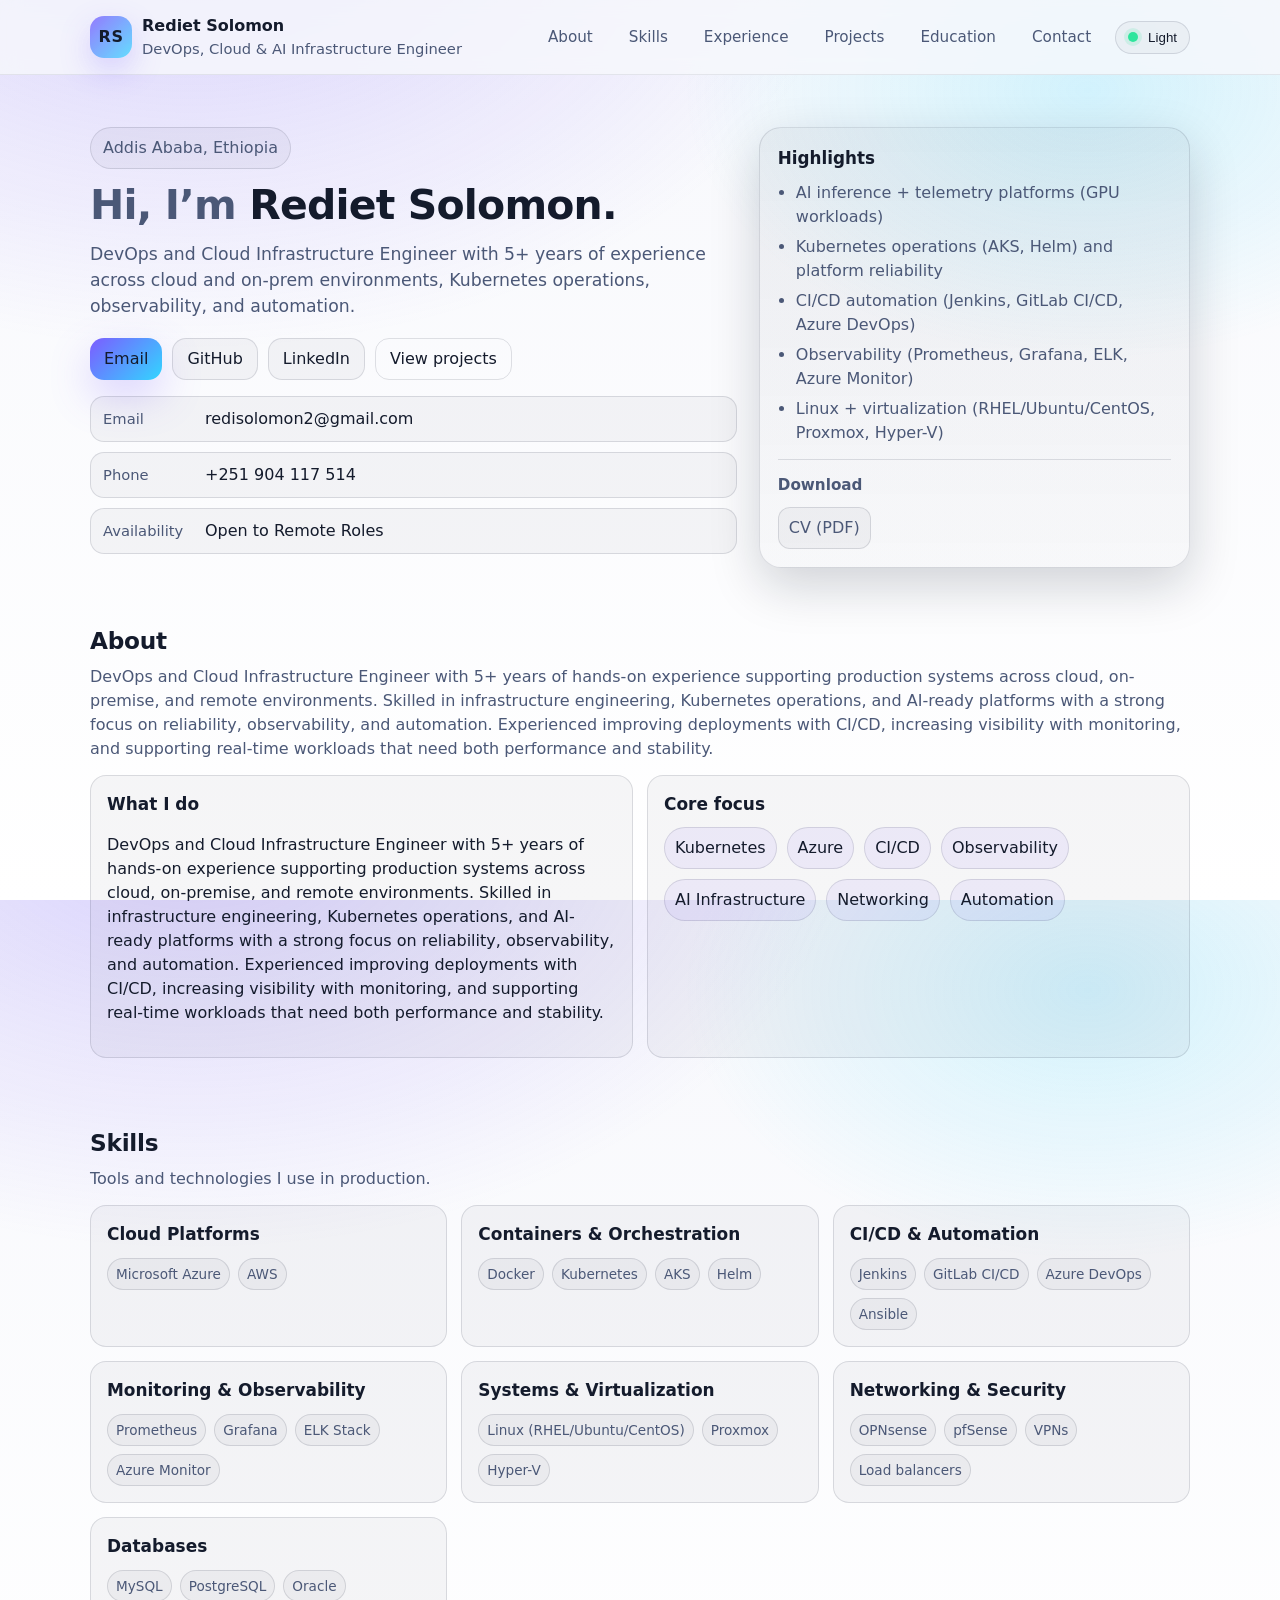
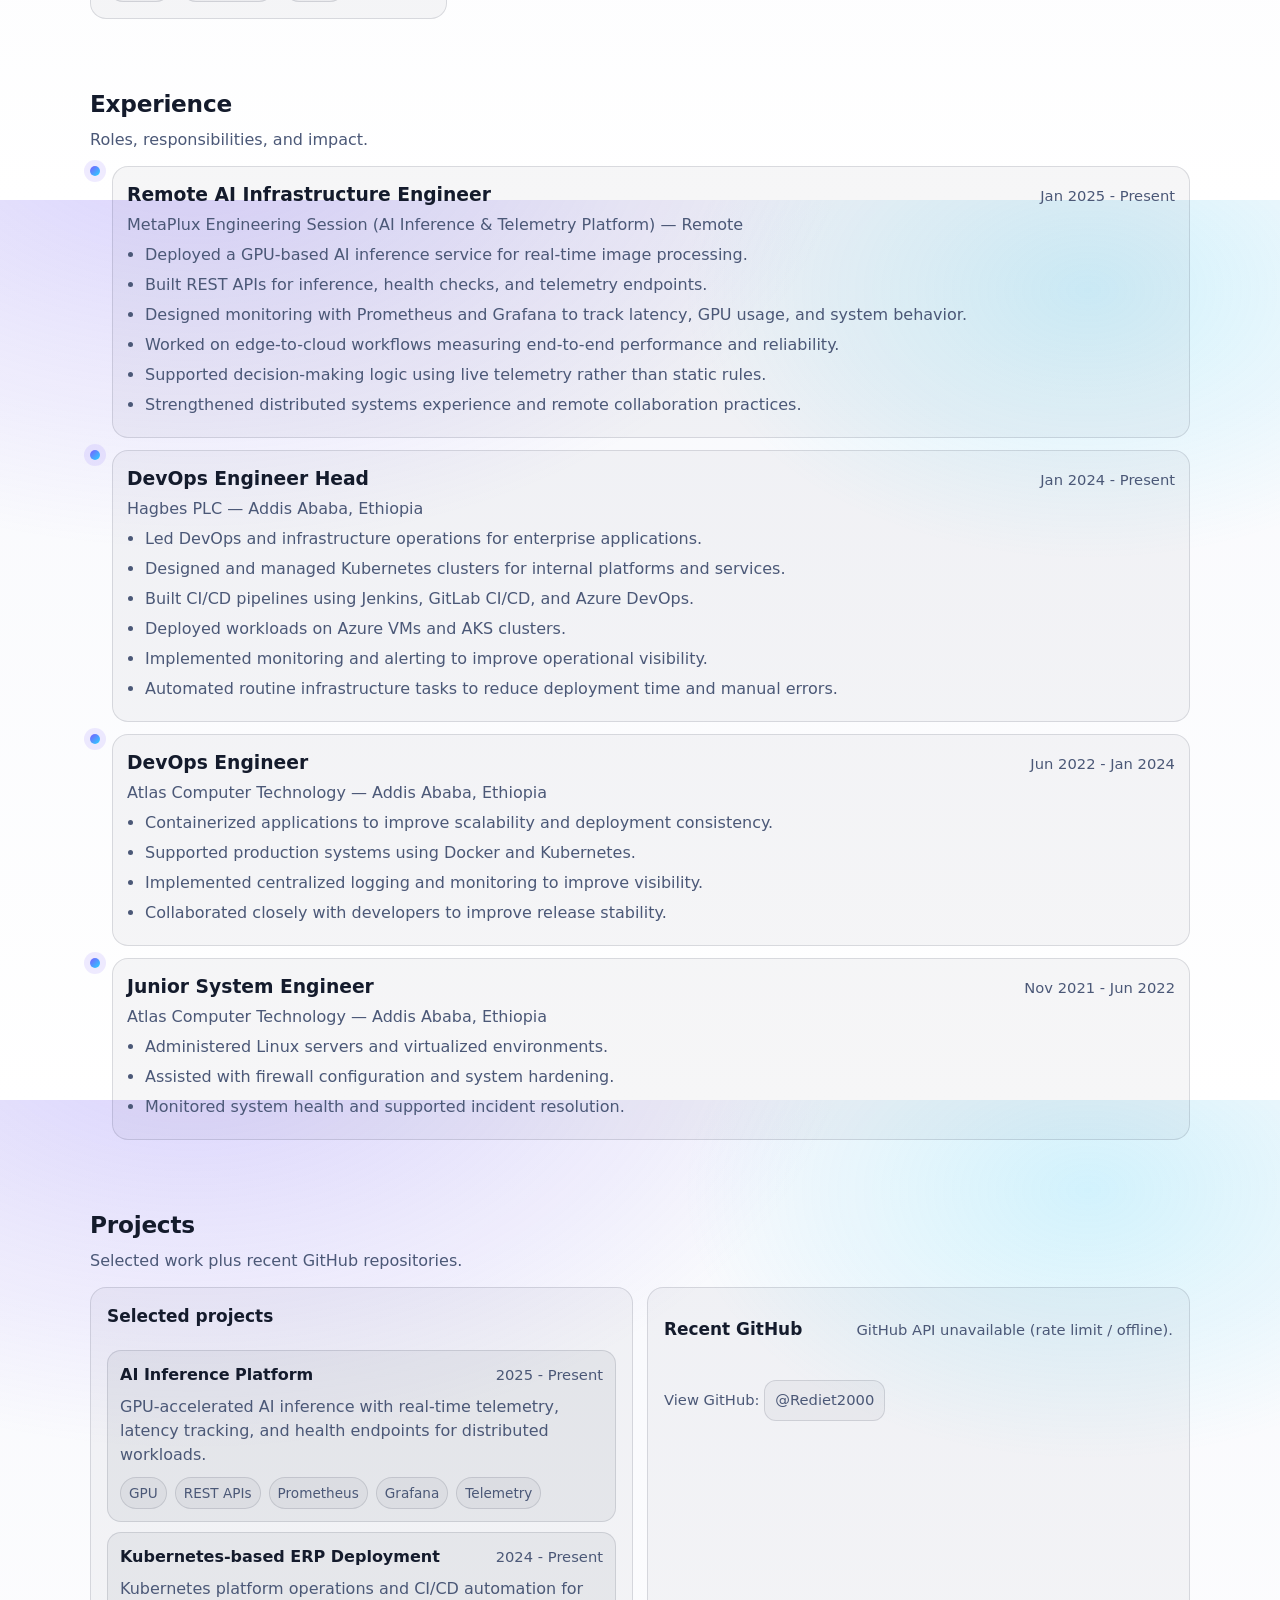
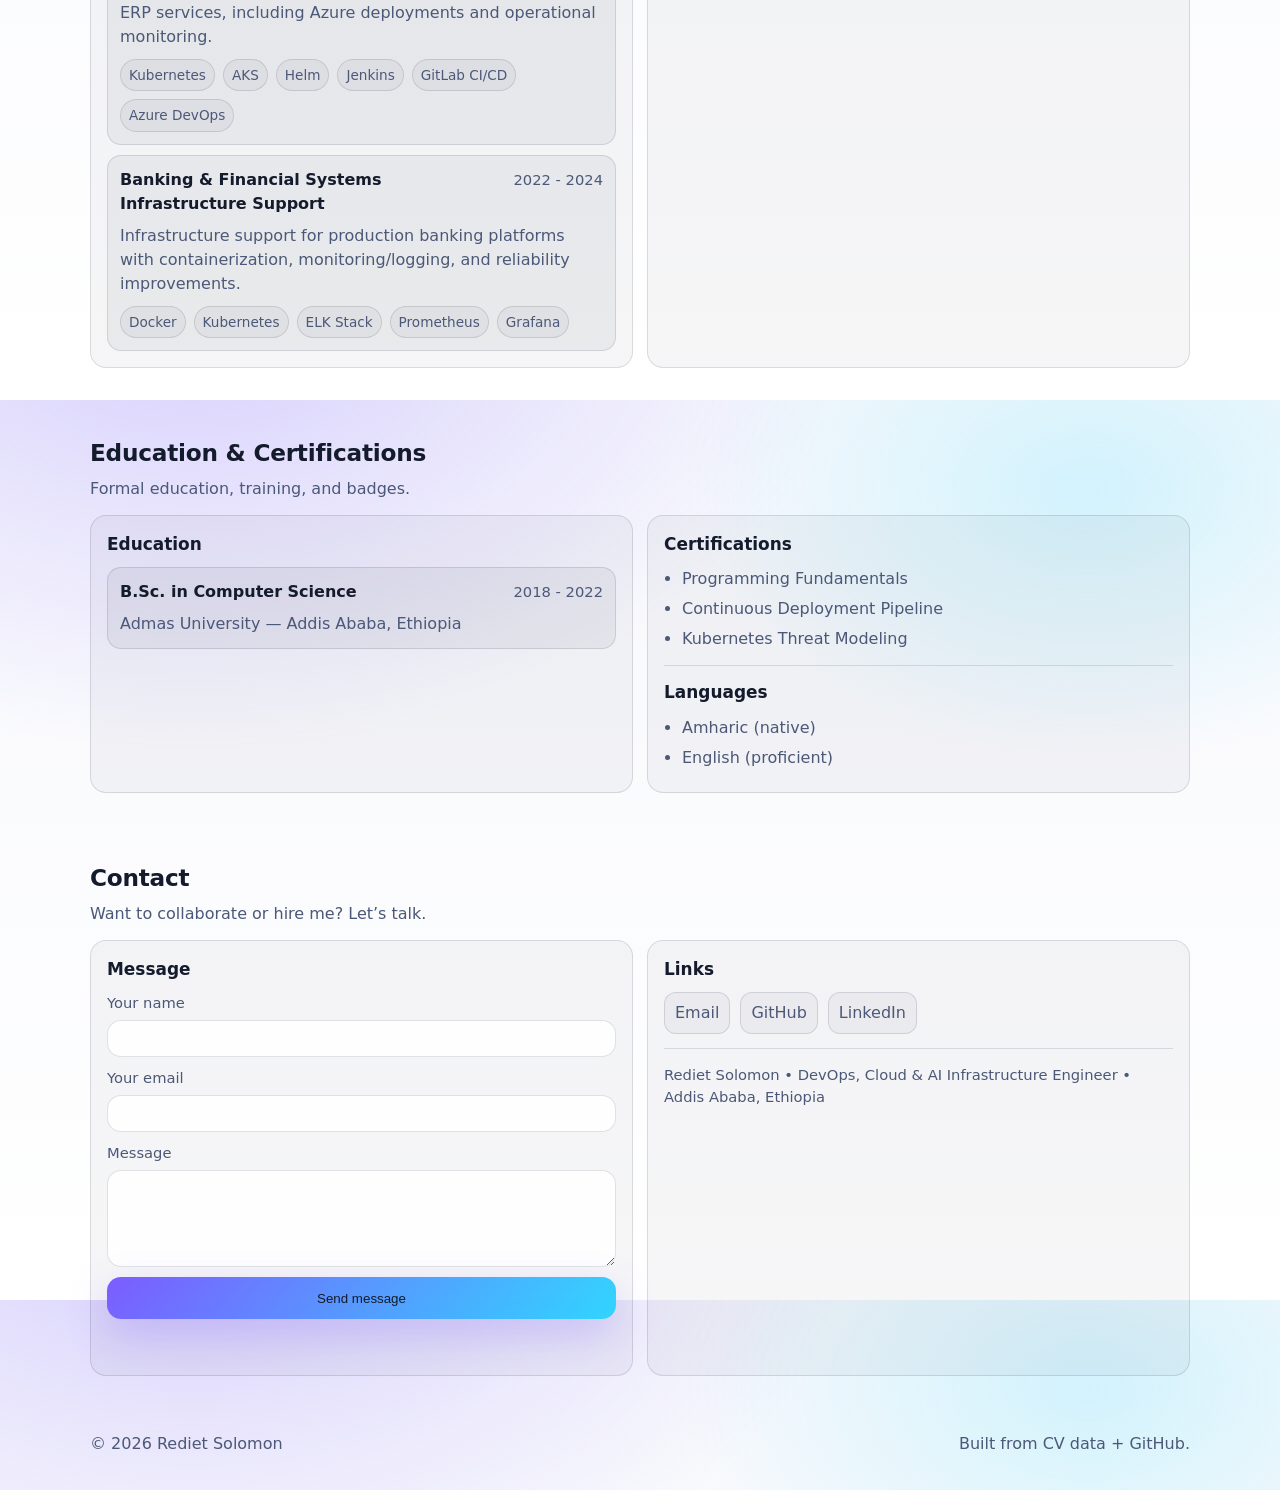
==== commit 0ceb4711: "chore: clean up code structure and remove unused code blocks" ====
--- a/index.html
+++ b/index.html
@@ -4,10 +4,10 @@
     <meta charset="utf-8" />
     <meta name="viewport" content="width=device-width, initial-scale=1" />
     <meta name="color-scheme" content="dark light" />
-    <title>Rediet Solomon | DevOps Engineer</title>
+    <title>Rediet Solomon | DevOps, Cloud & AI Infrastructure Engineer</title>
     <meta
       name="description"
-      content="Portfolio of Rediet Solomon — DevOps Engineer & System Engineer (Kubernetes, CI/CD, Linux, Observability)."
+      content="Portfolio of Rediet Solomon — DevOps, Cloud & AI Infrastructure Engineer (Kubernetes/AKS, CI/CD, Linux, Observability)."
     />
 
     <link rel="preload" href="assets/styles.css" as="style" />
@@ -22,7 +22,7 @@
           <div class="brand__mark" aria-hidden="true">RS</div>
           <div class="brand__text">
             <div class="brand__name" id="nameTop">Rediet Solomon</div>
-            <div class="brand__title" id="titleTop">DevOps Engineer</div>
+            <div class="brand__title" id="titleTop">DevOps, Cloud & AI Infrastructure Engineer</div>
           </div>
         </div>
 
@@ -52,7 +52,7 @@
               <span id="nameHero">Rediet Solomon</span>.
             </h1>
             <p class="hero__subtitle" id="headlineHero">
-              DevOps Engineer focused on Kubernetes, CI/CD automation, Linux, and observability.
+              DevOps and Cloud Infrastructure Engineer focused on Kubernetes, observability, and automation.
             </p>
 
             <div class="hero__cta">
@@ -73,15 +73,15 @@
             <div class="card">
               <h2 class="card__title">Highlights</h2>
               <ul class="list" id="highlightsList">
-                <li>99.9% uptime focus</li>
-                <li>GitOps & observability</li>
-                <li>Kubernetes & CI/CD</li>
+                <li>AI inference + telemetry platforms</li>
+                <li>AKS + Helm operations</li>
+                <li>CI/CD + observability</li>
               </ul>
               <div class="divider"></div>
               <div class="downloads">
                 <h3 class="card__subtitle">Download</h3>
                 <div class="downloads__links" id="cvLinks">
-                  <a class="link" href="cv/Rediet_CV.pdf" download>CV (PDF)</a>
+                  <a class="link" href="cv/CV2026.pdf" download>CV (PDF)</a>
                 </div>
               </div>
             </div>
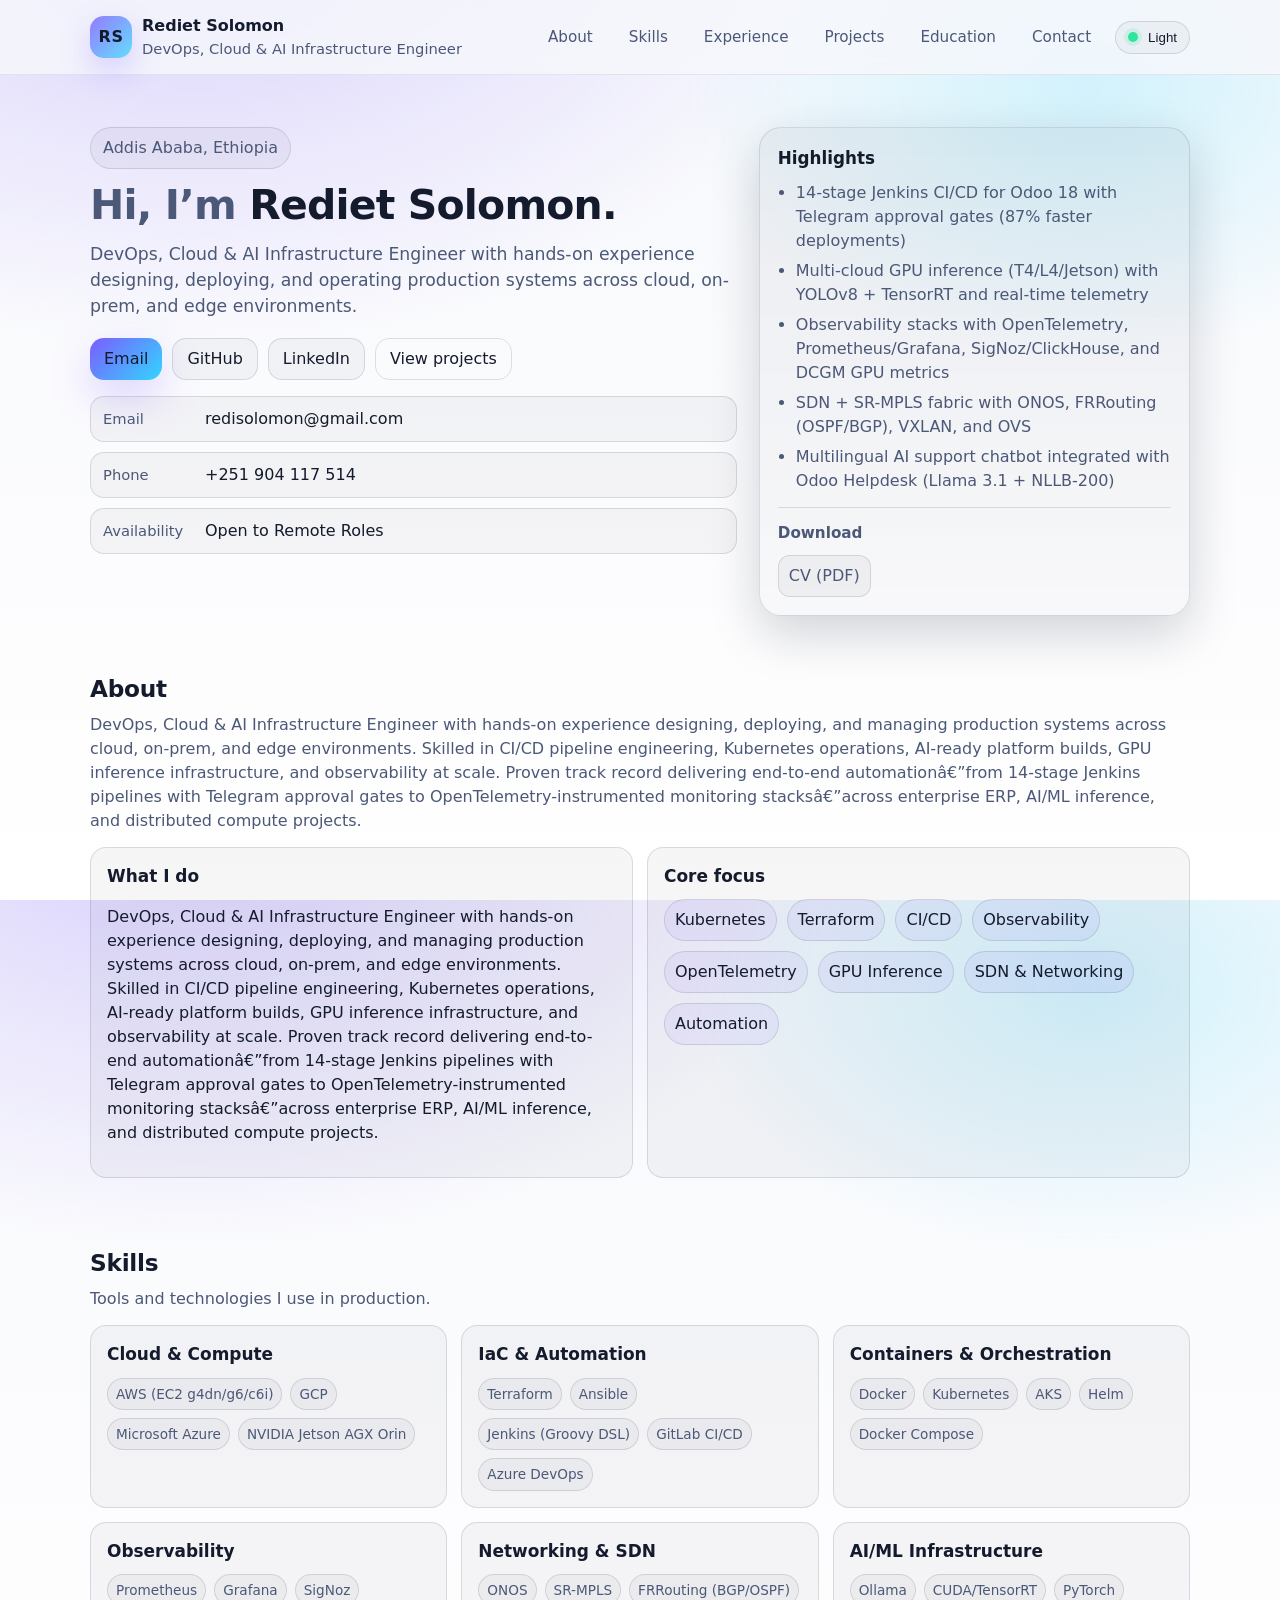
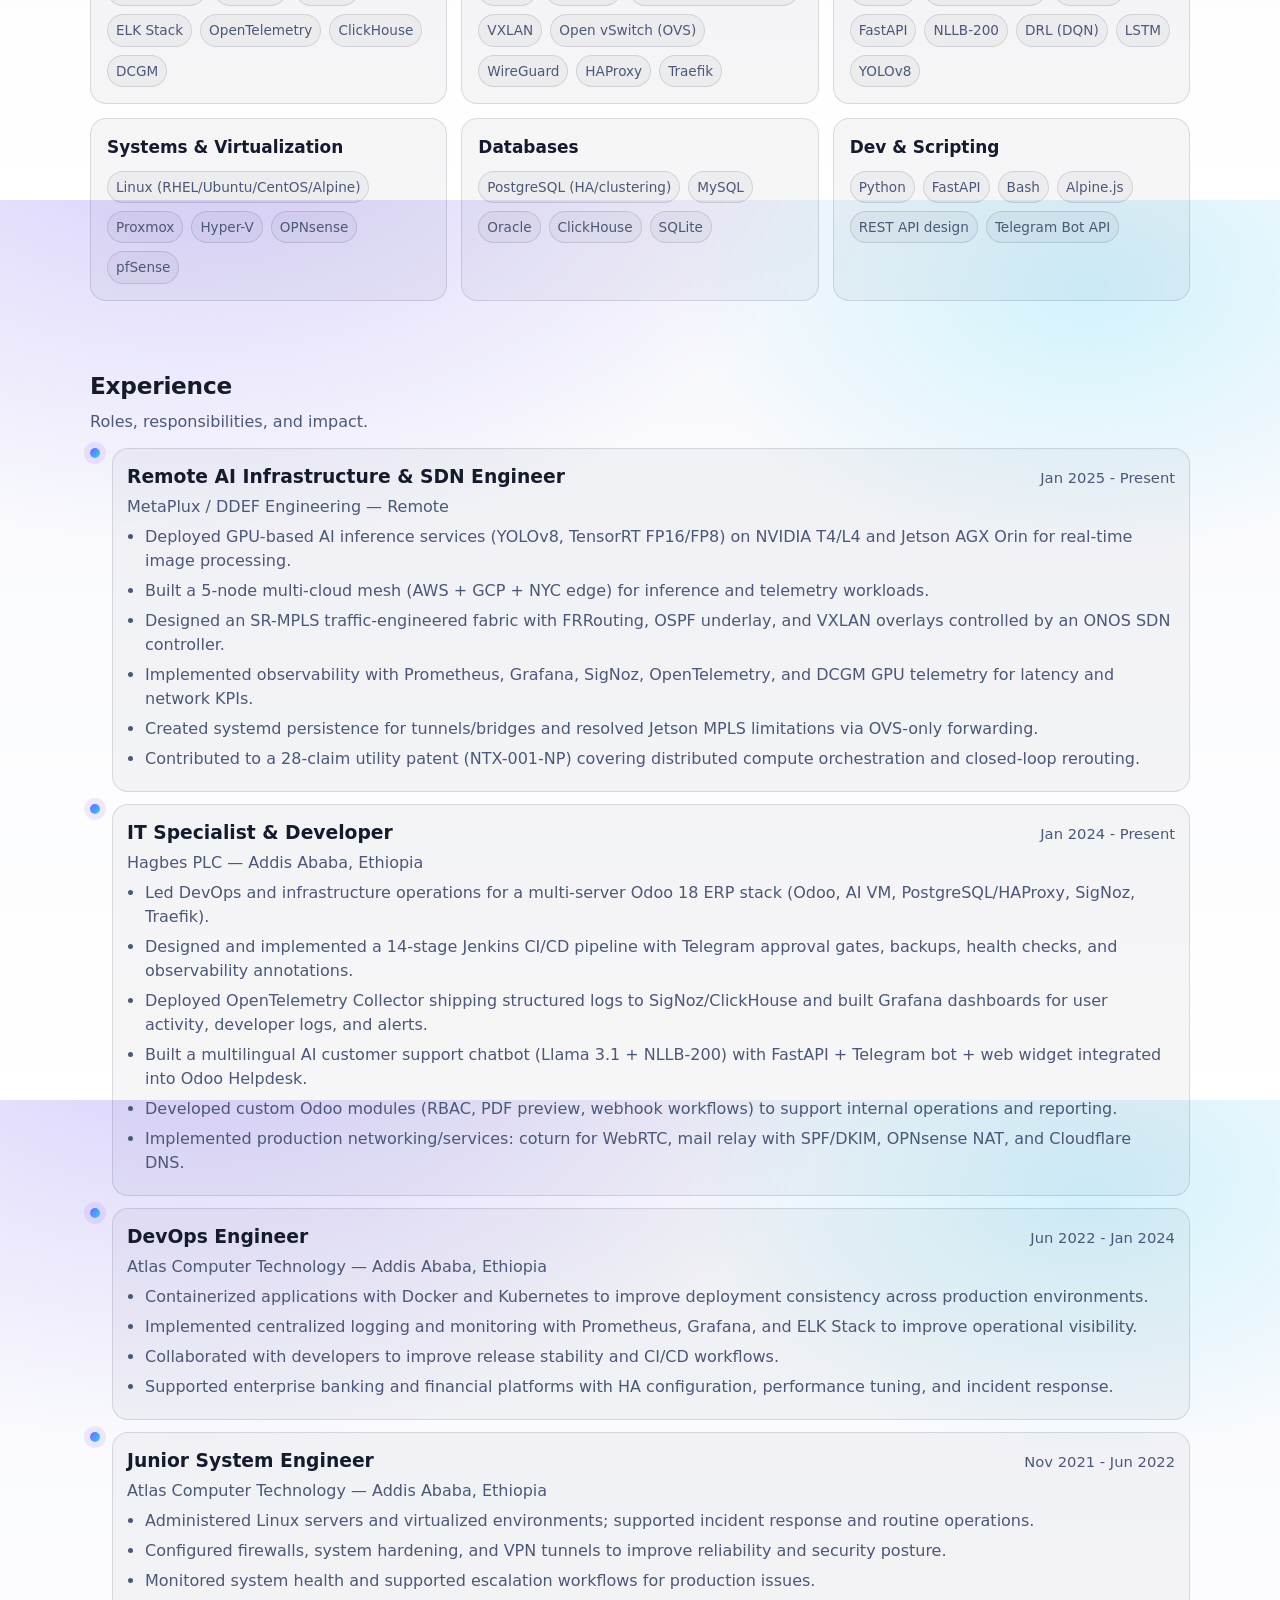
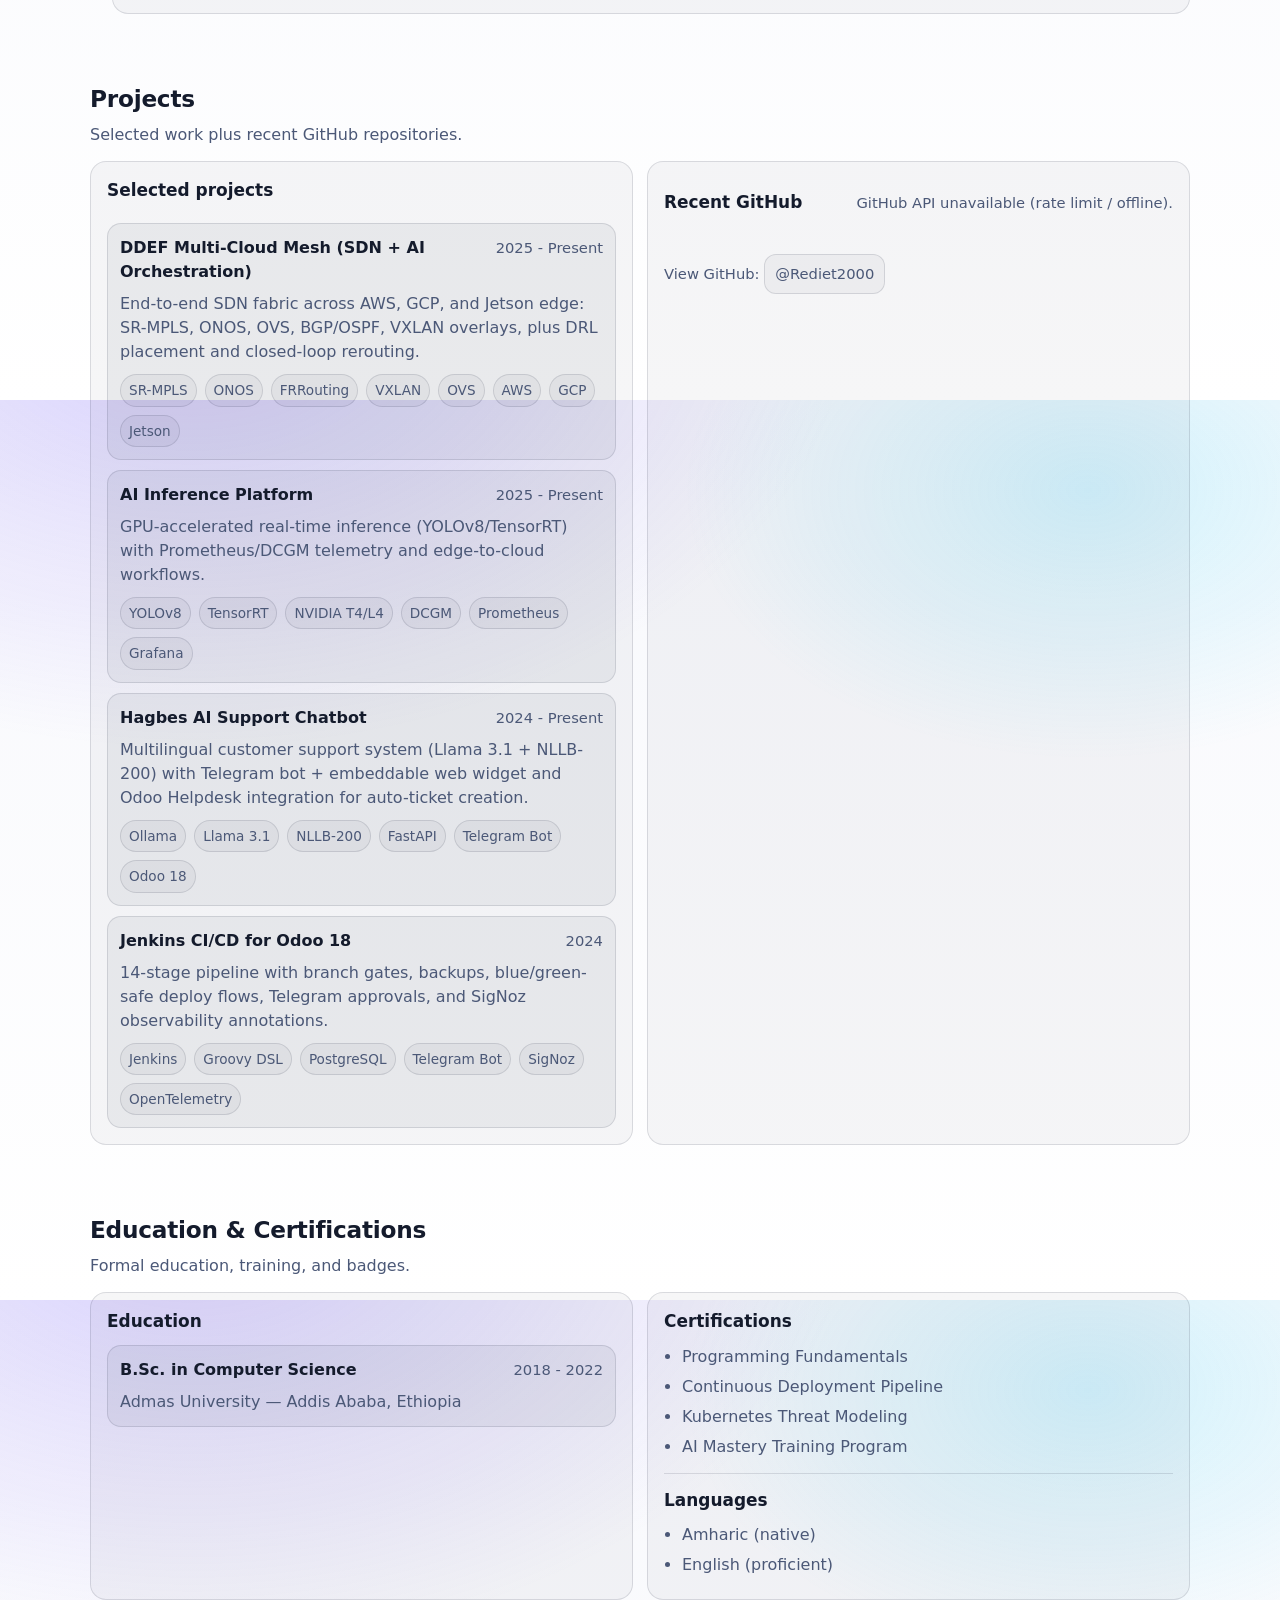
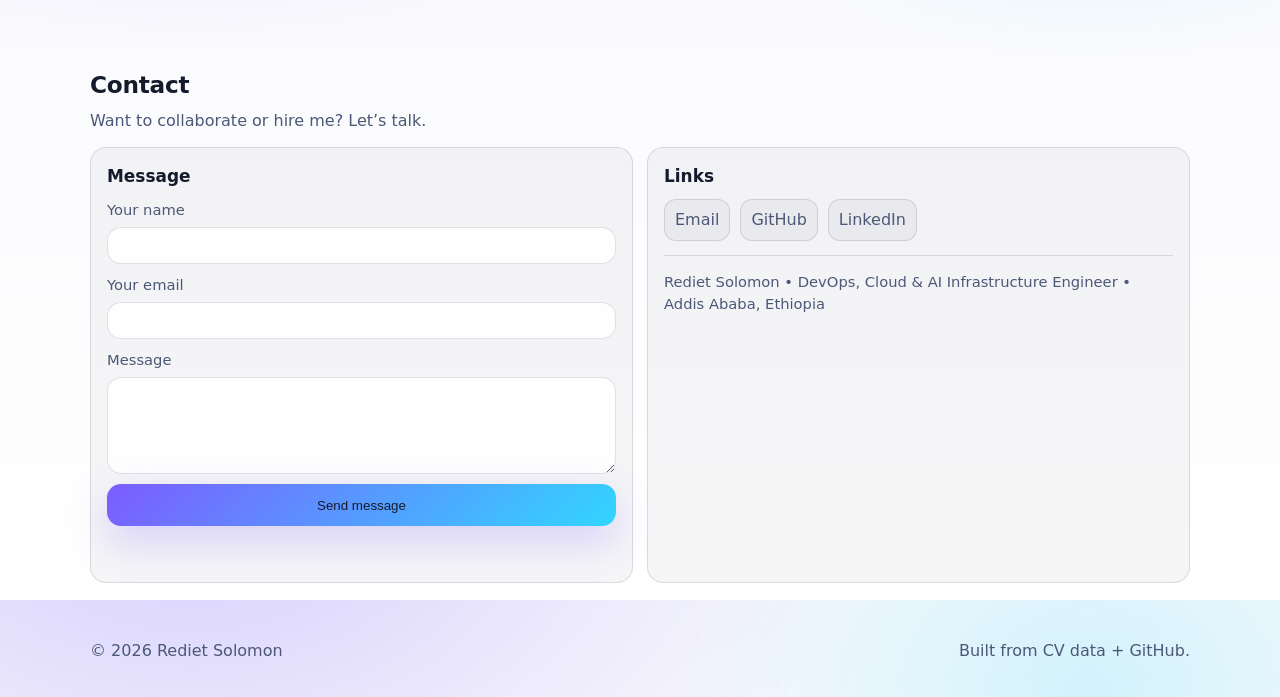
==== commit e7085b87: "DevOps, Cloud & AI Infrastructure Engineer" ====
--- a/index.html
+++ b/index.html
@@ -56,7 +56,7 @@
             </p>
 
             <div class="hero__cta">
-              <a class="btn primary" id="btnEmail" href="mailto:redisolomon2@gmail.com">Email</a>
+              <a class="btn primary" id="btnEmail" href="mailto:redisolomon@gmail.com">Email</a>
               <a class="btn" id="btnGitHub" href="#" target="_blank" rel="noreferrer">GitHub</a>
               <a class="btn" id="btnLinkedIn" href="#" target="_blank" rel="noreferrer">LinkedIn</a>
               <a class="btn ghost" href="#projects">View projects</a>
@@ -81,7 +81,7 @@
               <div class="downloads">
                 <h3 class="card__subtitle">Download</h3>
                 <div class="downloads__links" id="cvLinks">
-                  <a class="link" href="cv/CV2026.pdf" download>CV (PDF)</a>
+                  <a class="link" href="cv/RedietCV_Updated_2026.pdf" download>CV (PDF)</a>
                 </div>
               </div>
             </div>
@@ -212,7 +212,7 @@
             <div class="panel">
               <h3>Links</h3>
               <div class="links">
-                <a class="link" id="contactEmail" href="mailto:redisolomon2@gmail.com">Email</a>
+                <a class="link" id="contactEmail" href="mailto:redisolomon@gmail.com">Email</a>
                 <a class="link" id="contactGitHub" href="#" target="_blank" rel="noreferrer">GitHub</a>
                 <a class="link" id="contactLinkedIn" href="#" target="_blank" rel="noreferrer">LinkedIn</a>
               </div>
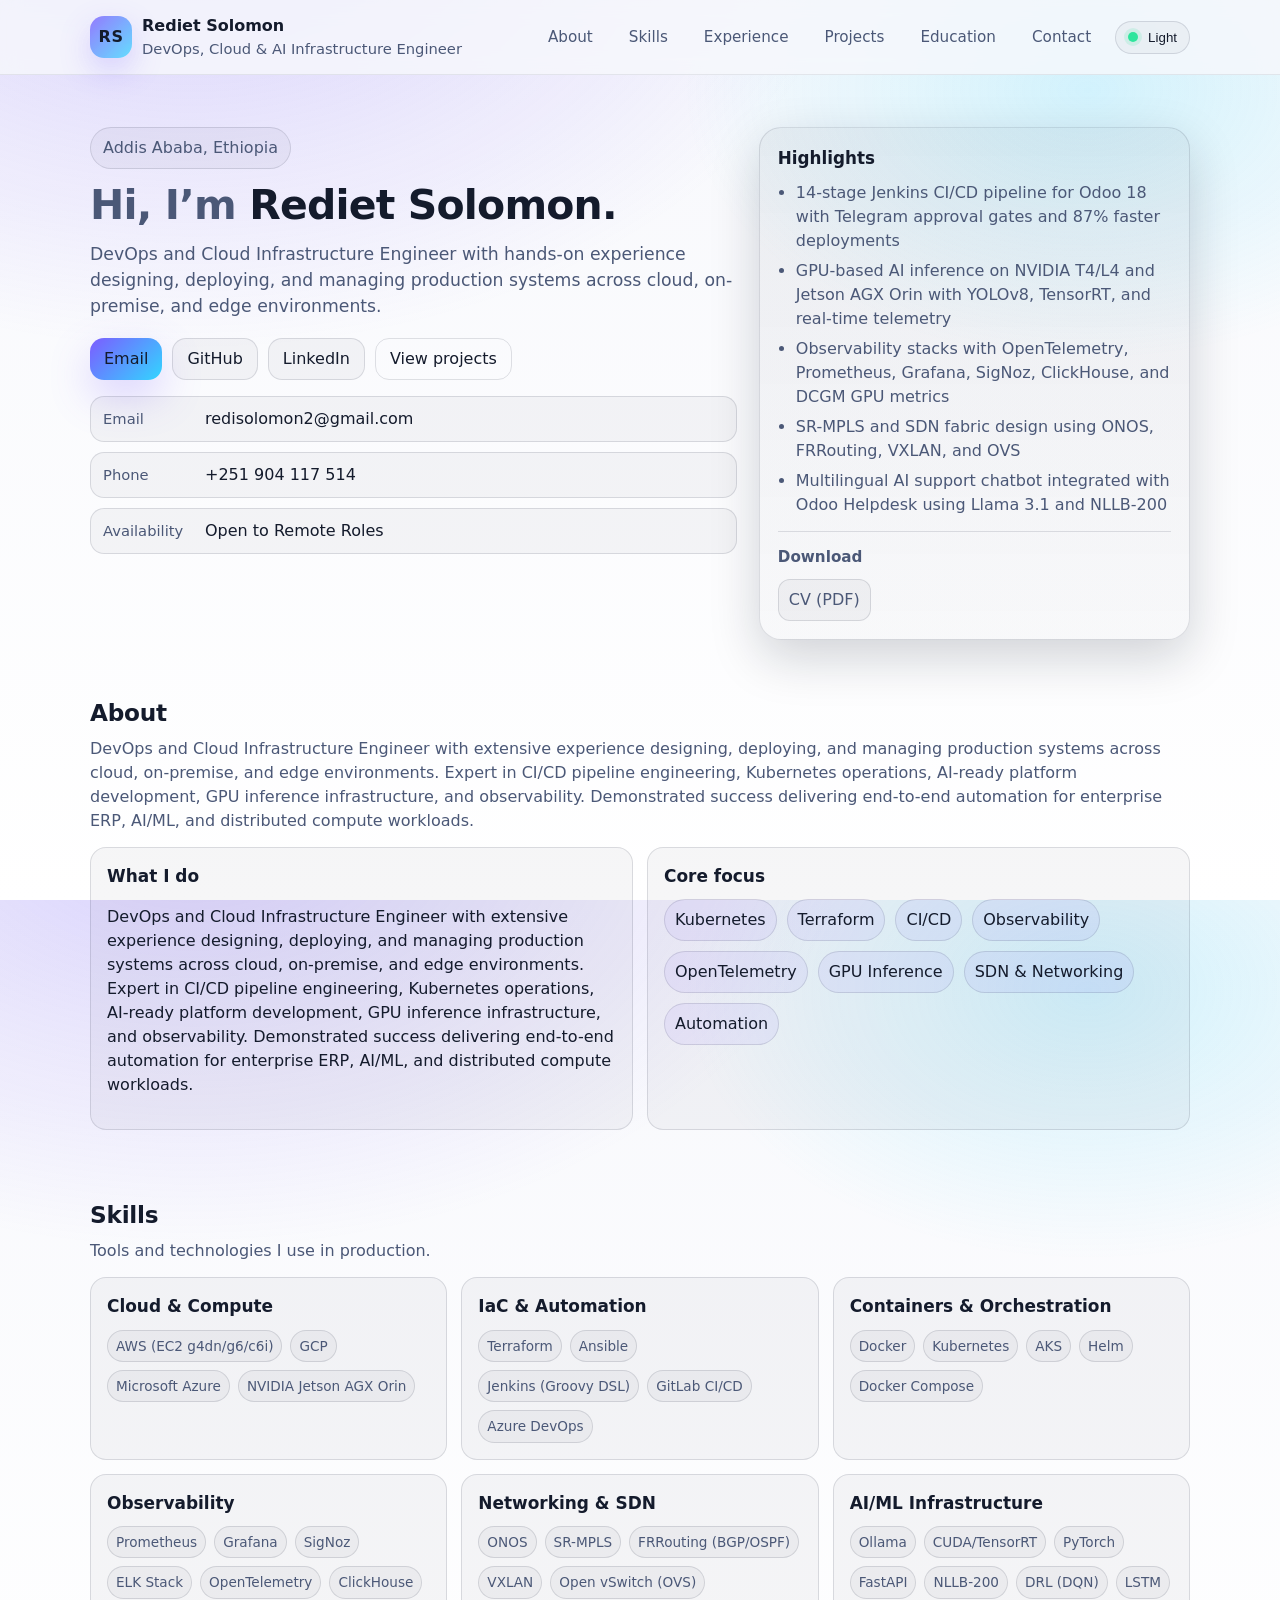
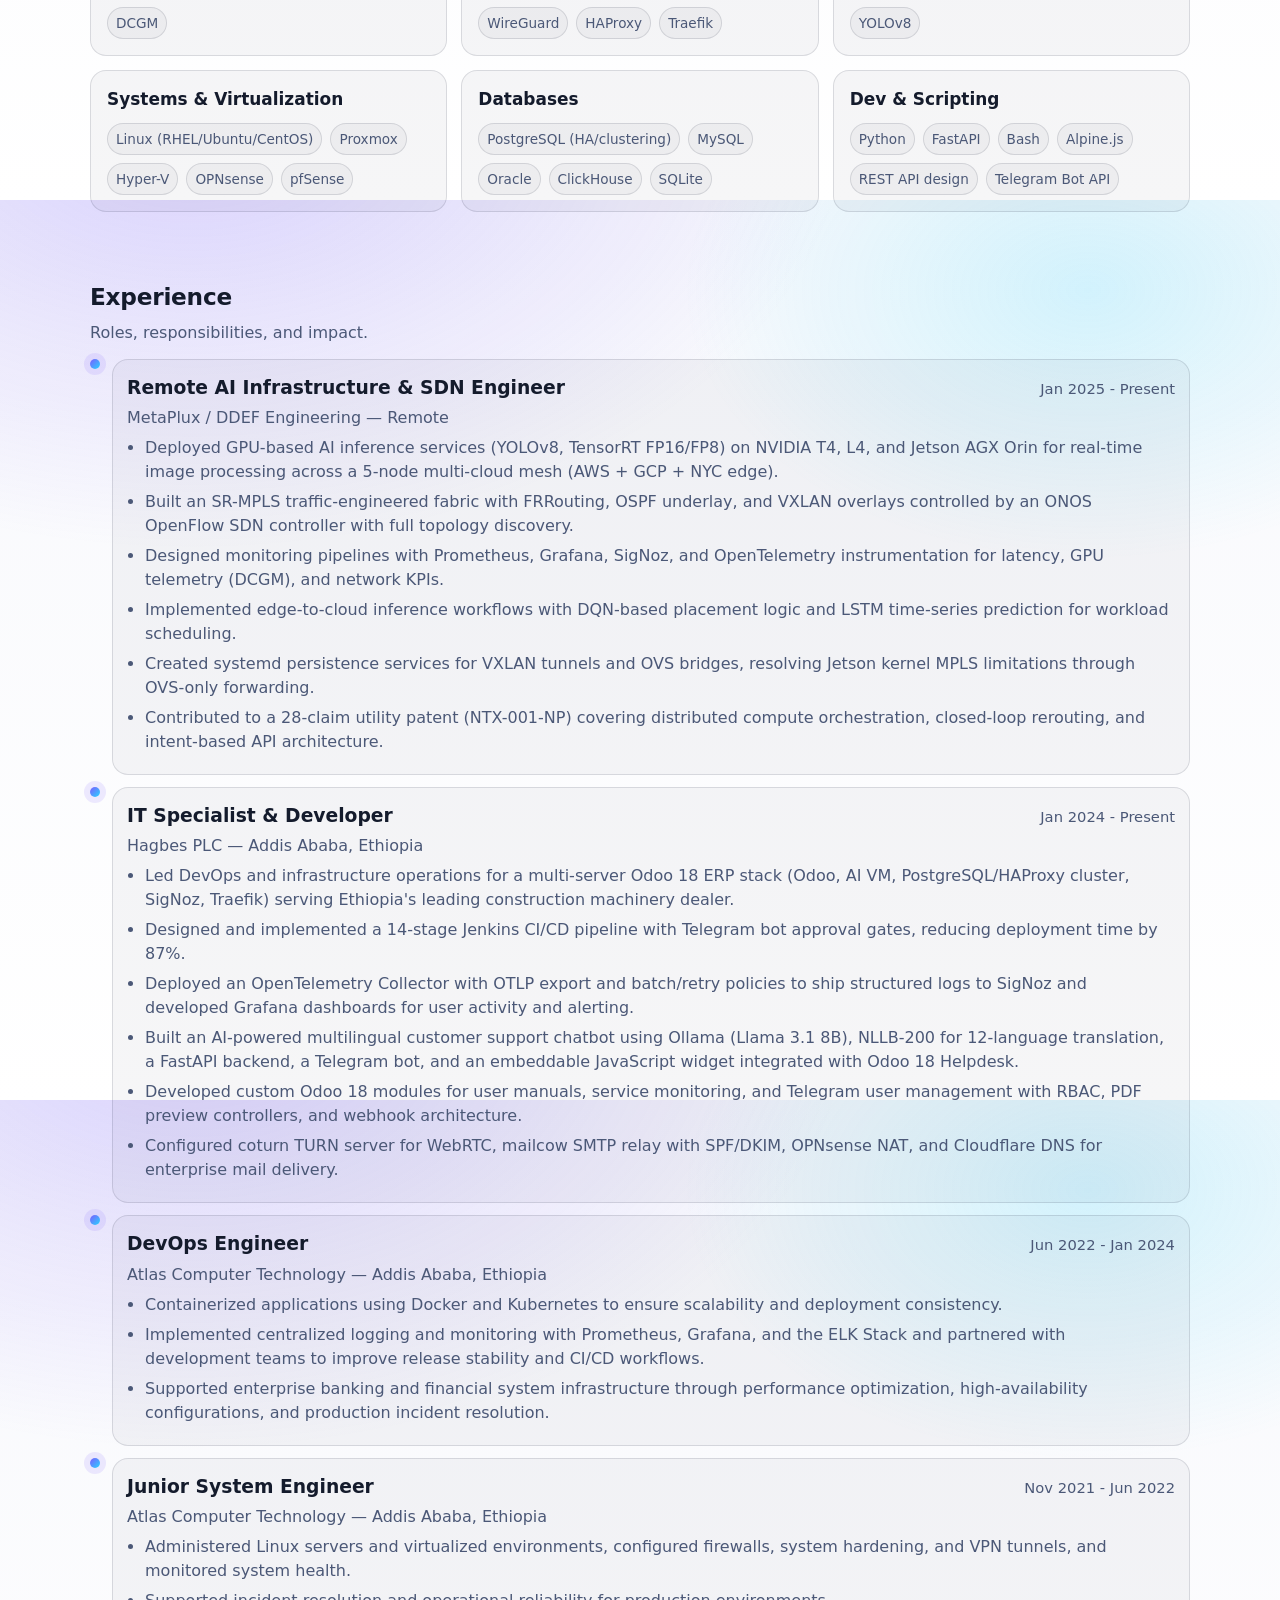
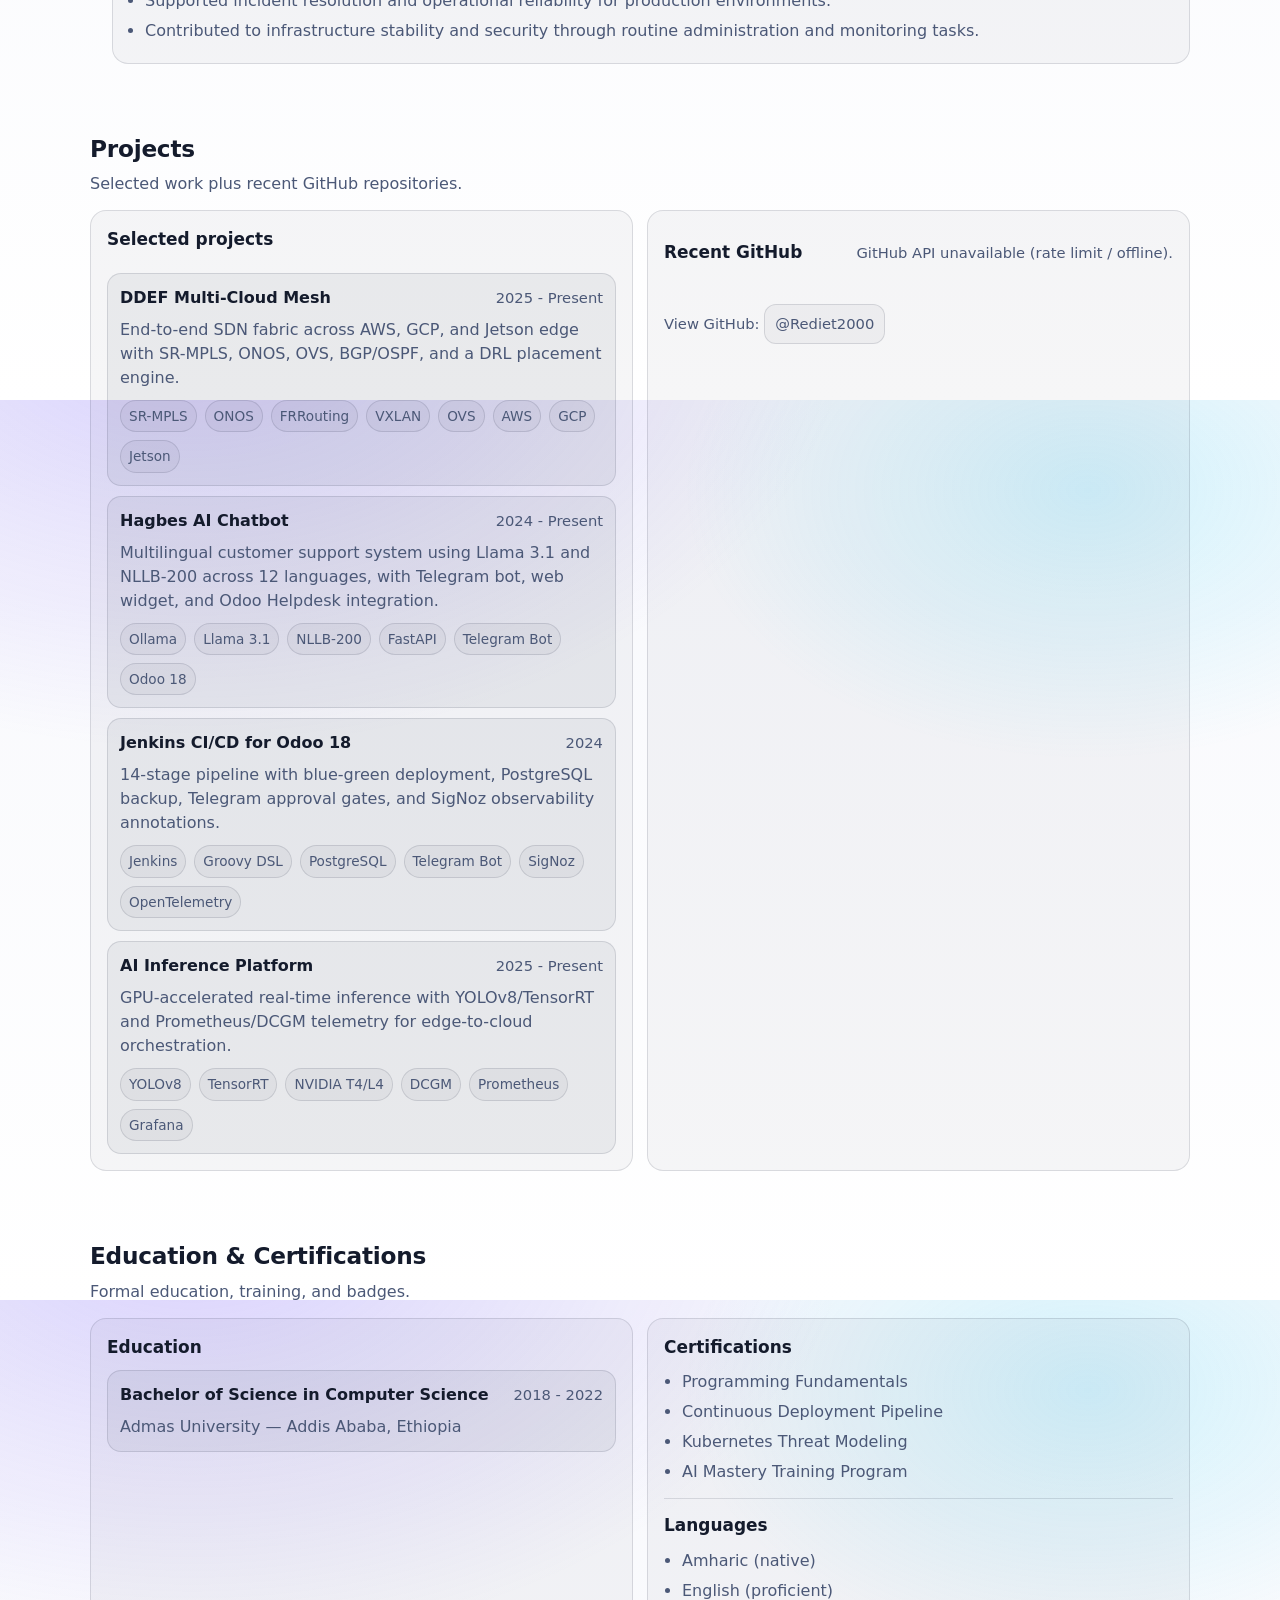
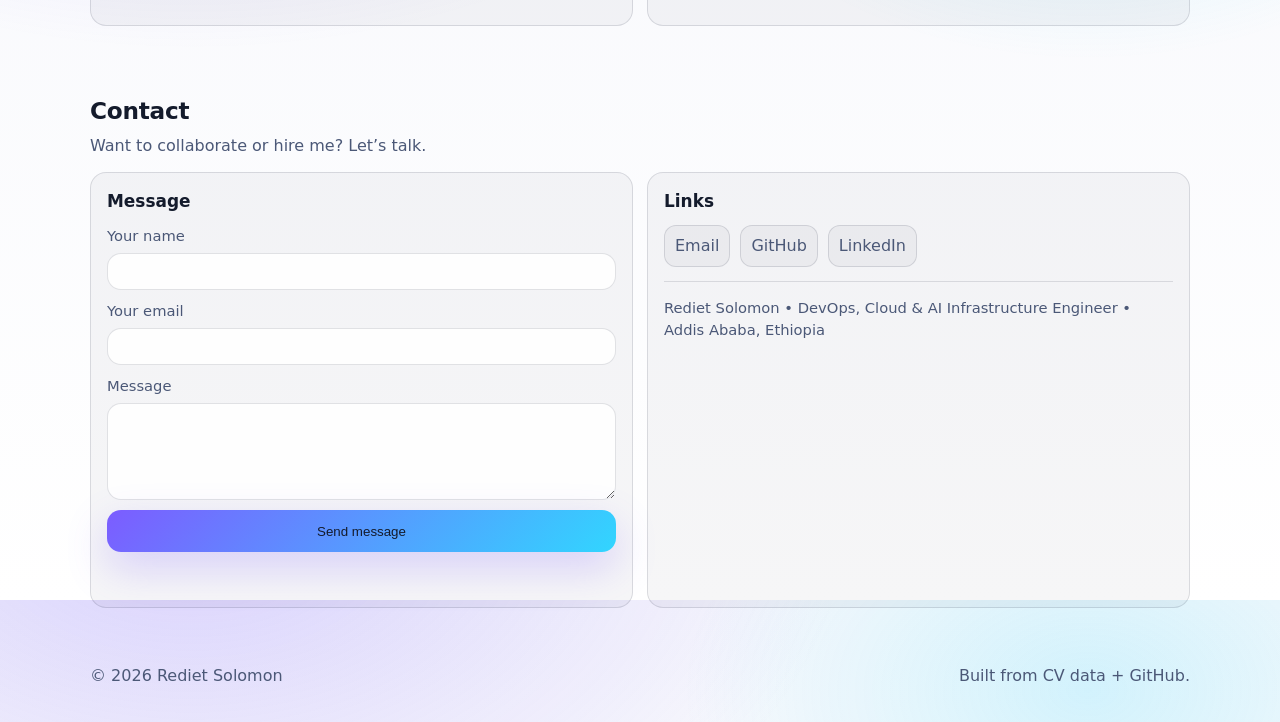
==== commit c463a891: "feat: add updated CV in HTML and PDF formats, and update download links" ====
--- a/index.html
+++ b/index.html
@@ -81,7 +81,7 @@
               <div class="downloads">
                 <h3 class="card__subtitle">Download</h3>
                 <div class="downloads__links" id="cvLinks">
-                  <a class="link" href="cv/RedietCV_Updated_2026.pdf" download>CV (PDF)</a>
+                  <a class="link" href="cv/Rediet_Solomon_CV_2026.pdf" download>CV (PDF)</a>
                 </div>
               </div>
             </div>
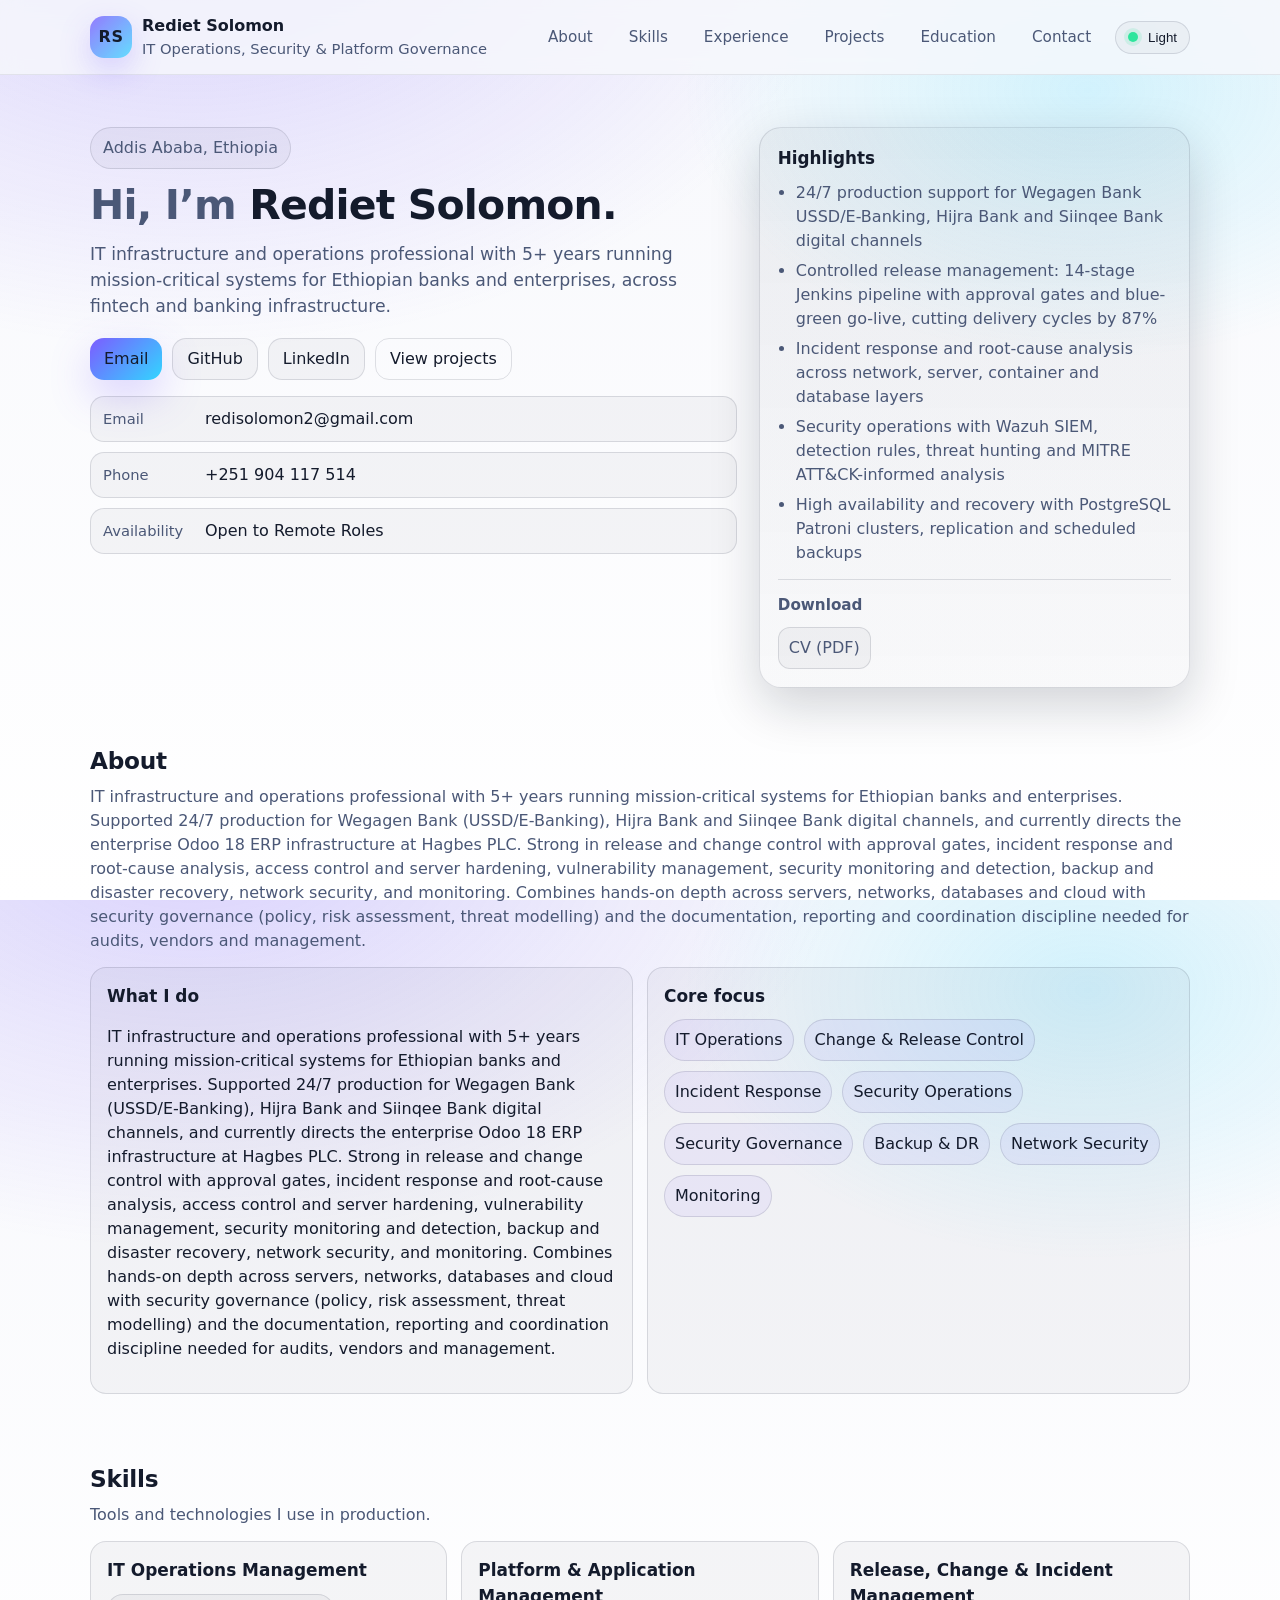
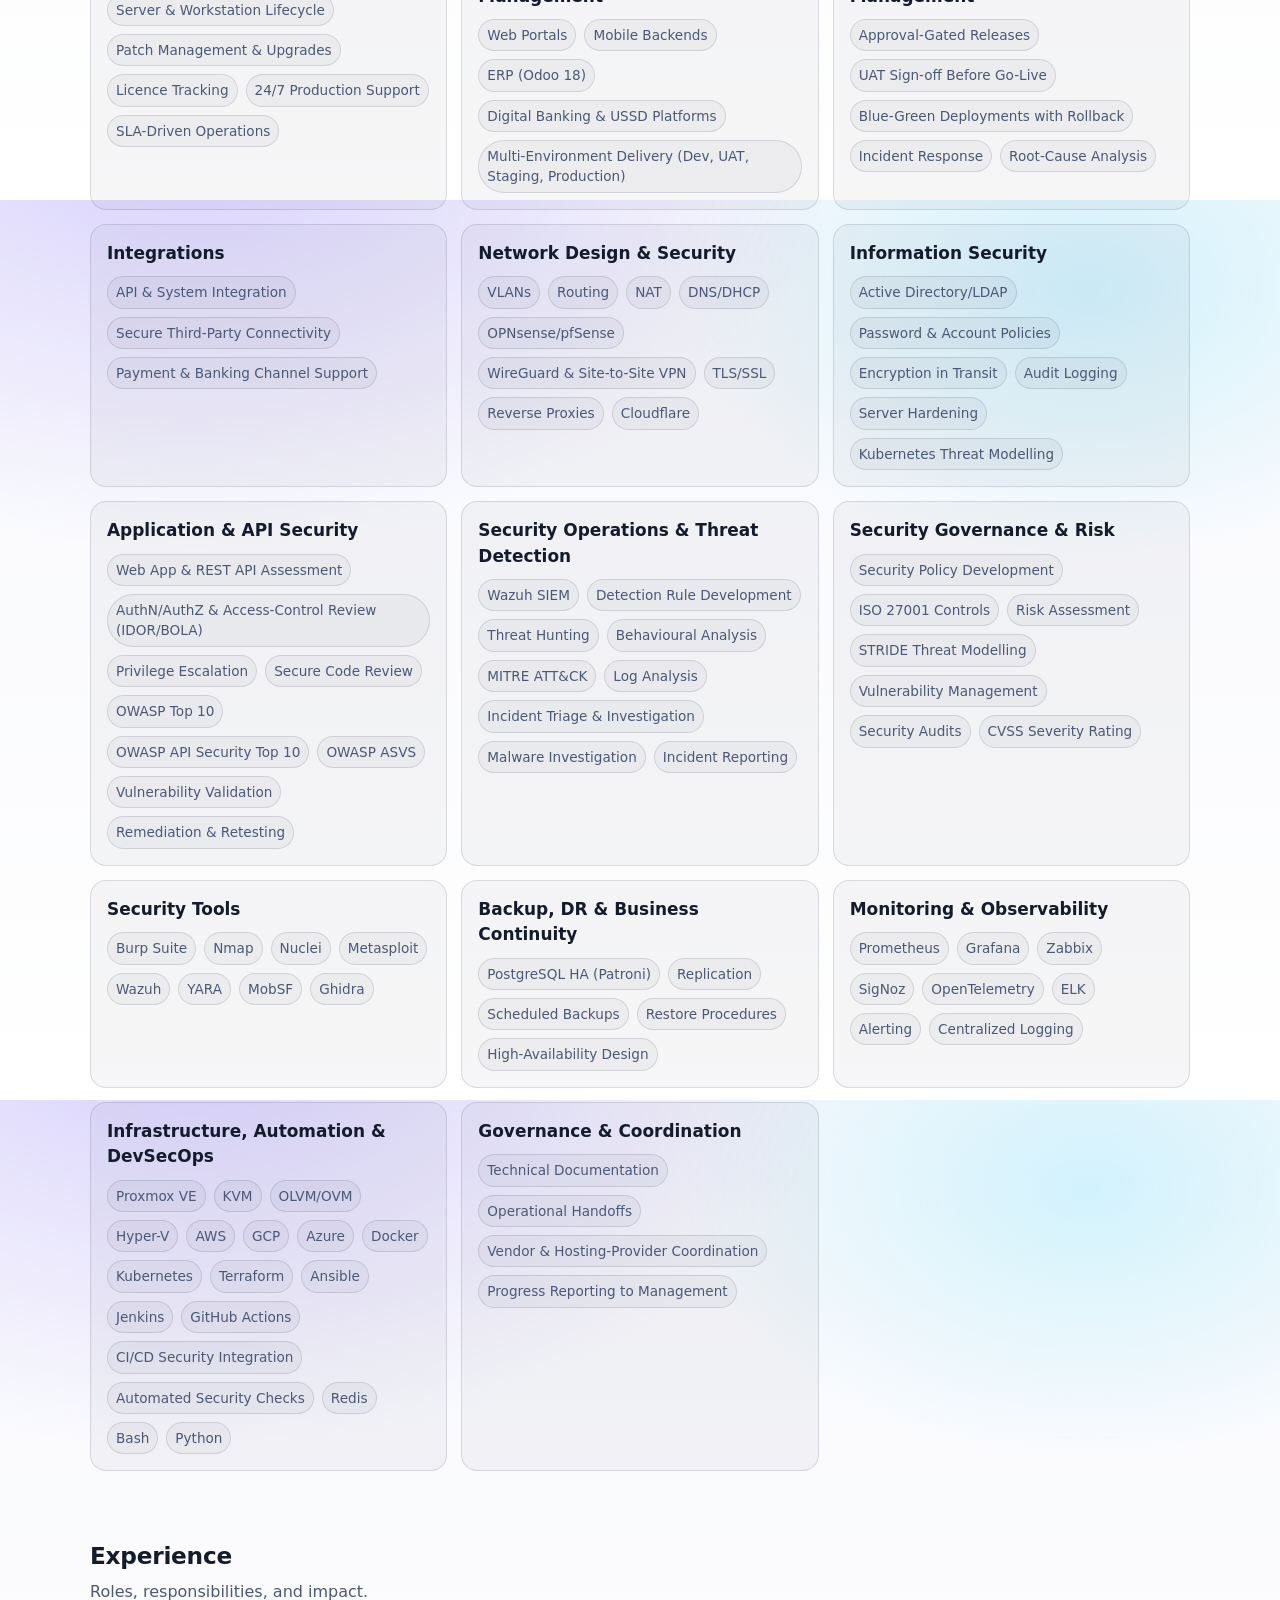
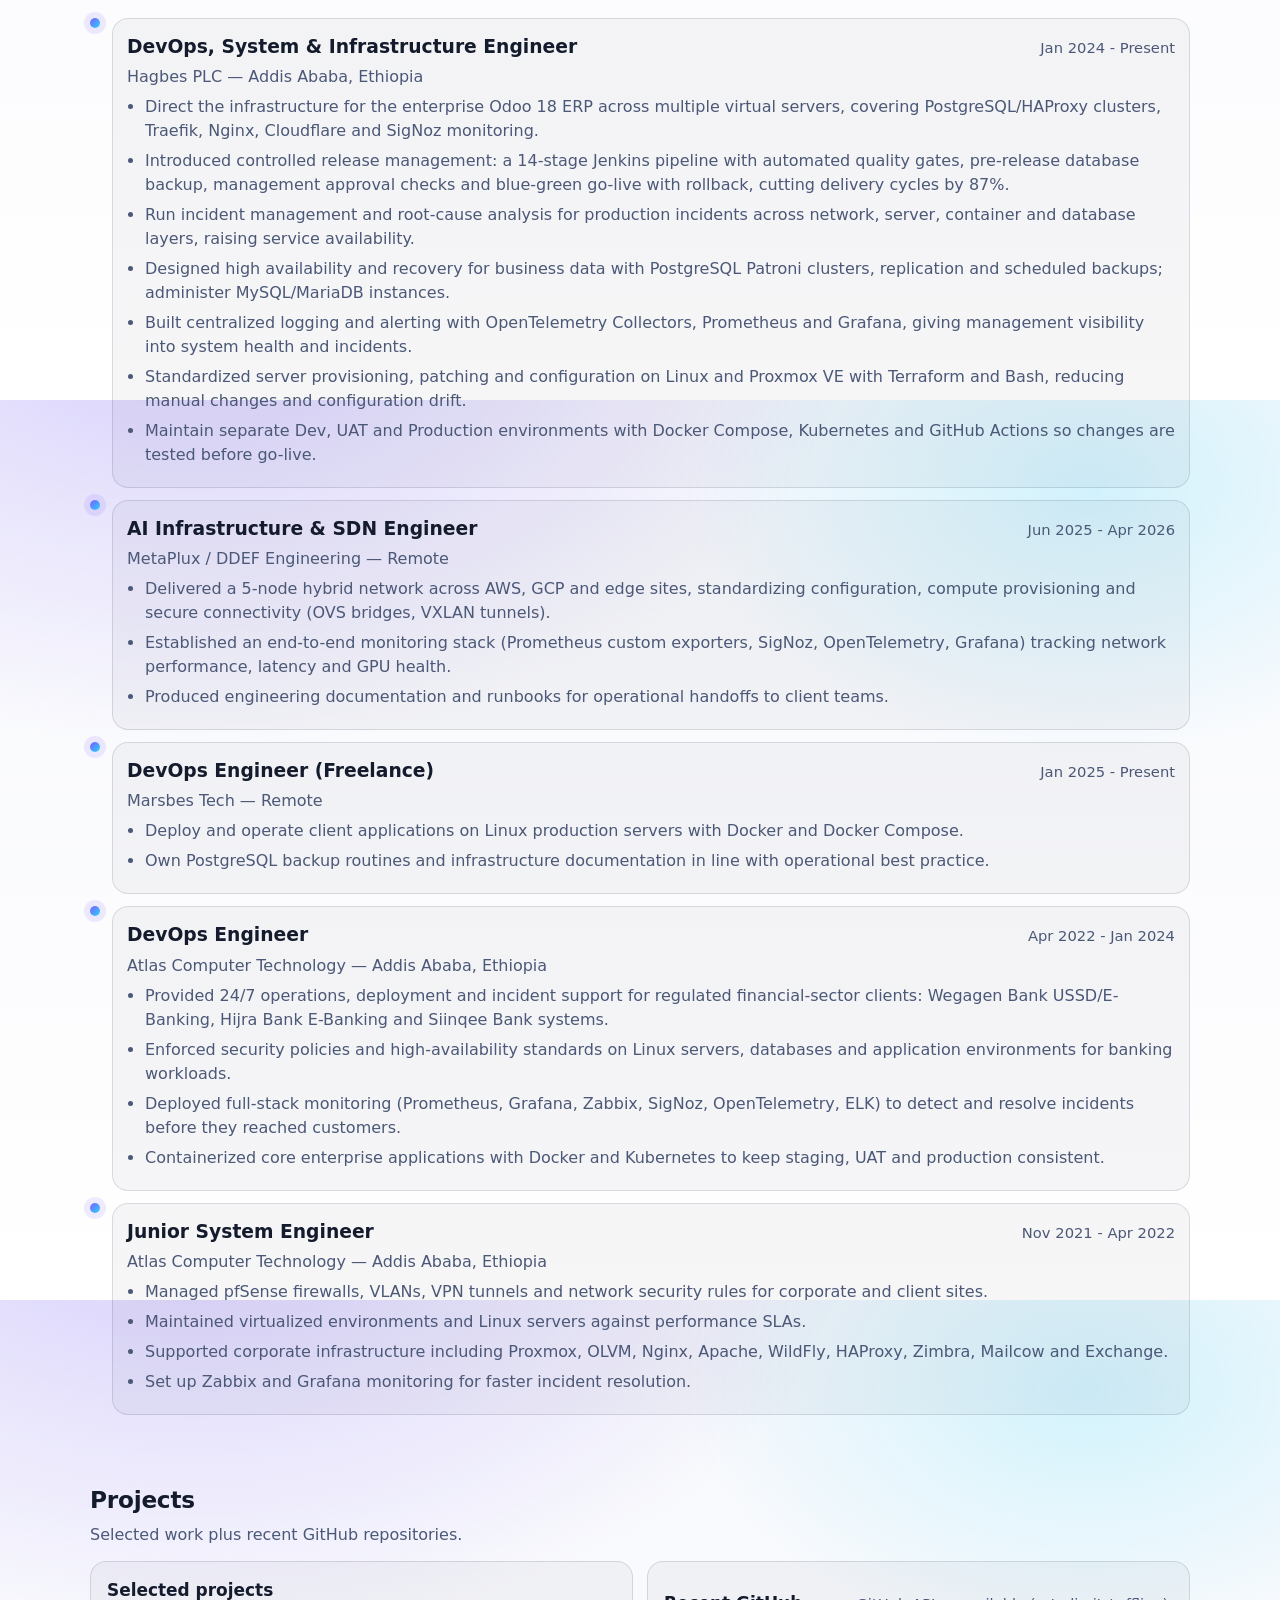
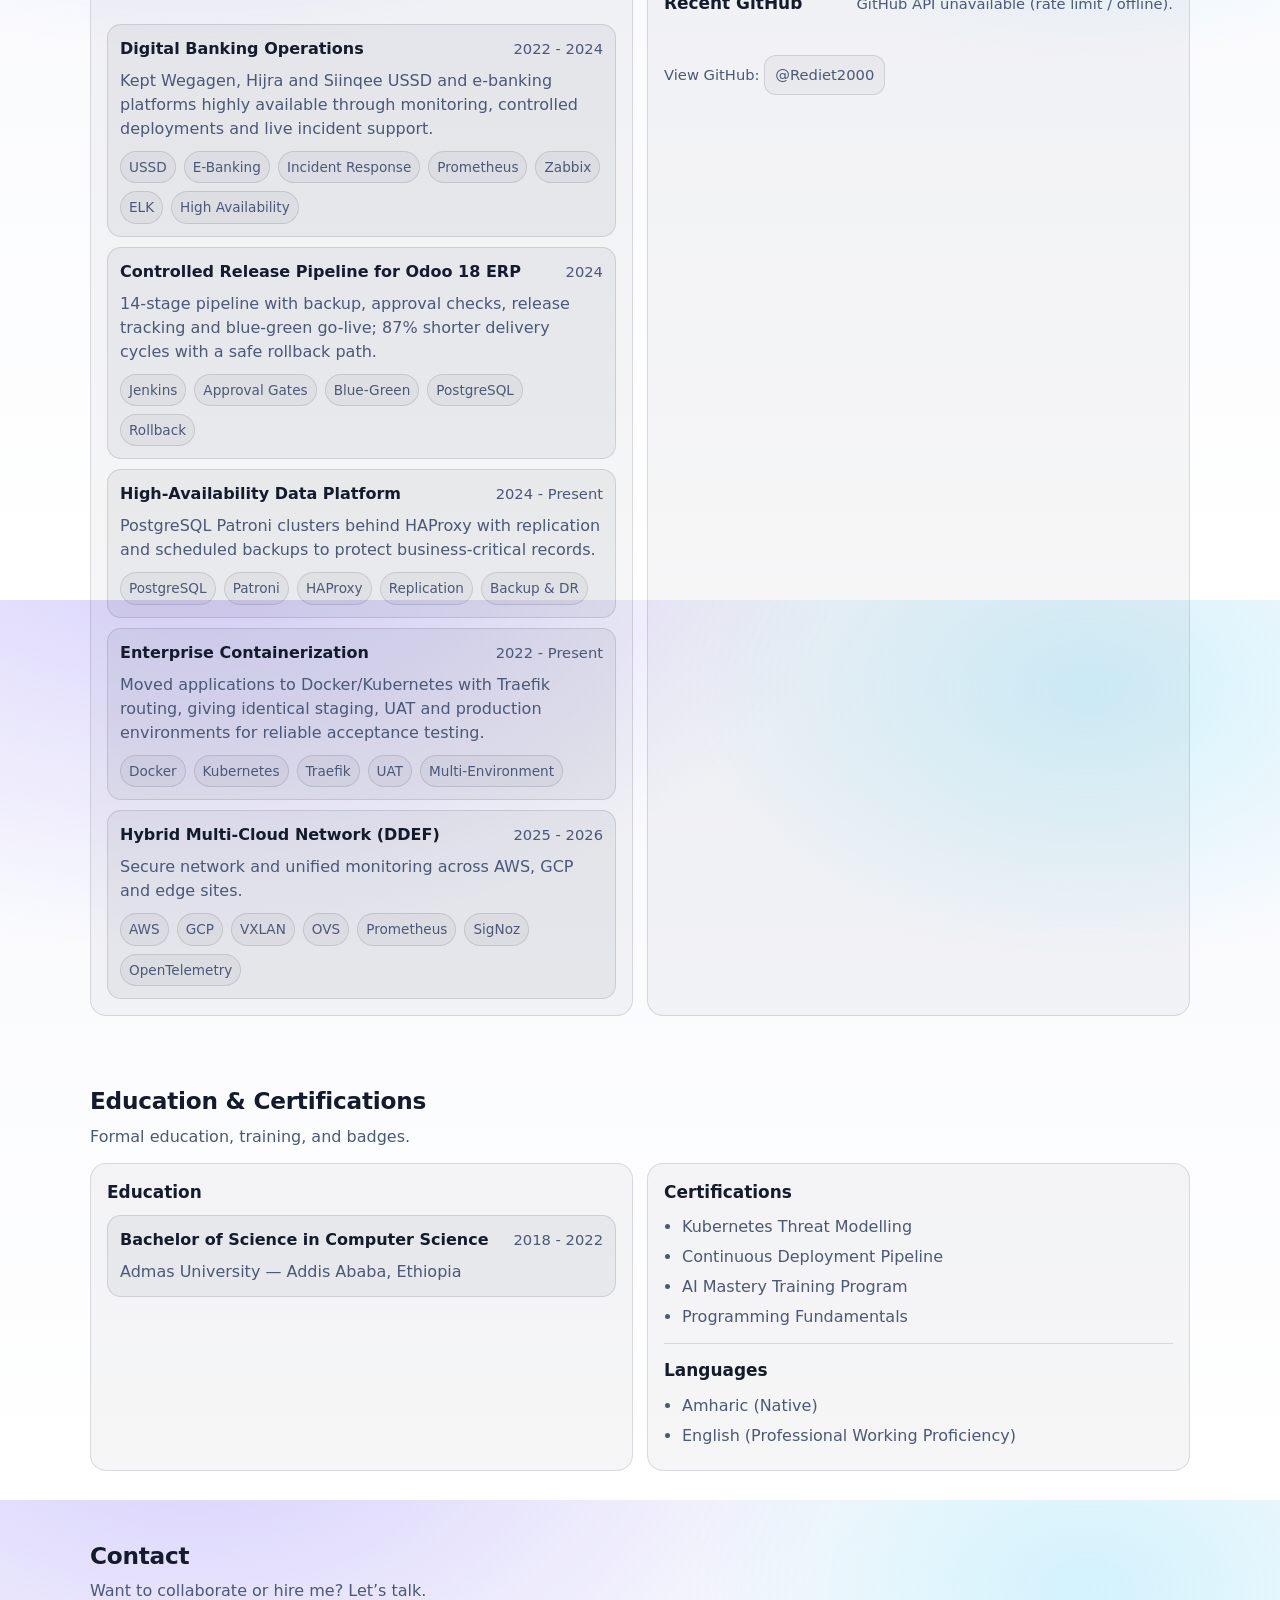
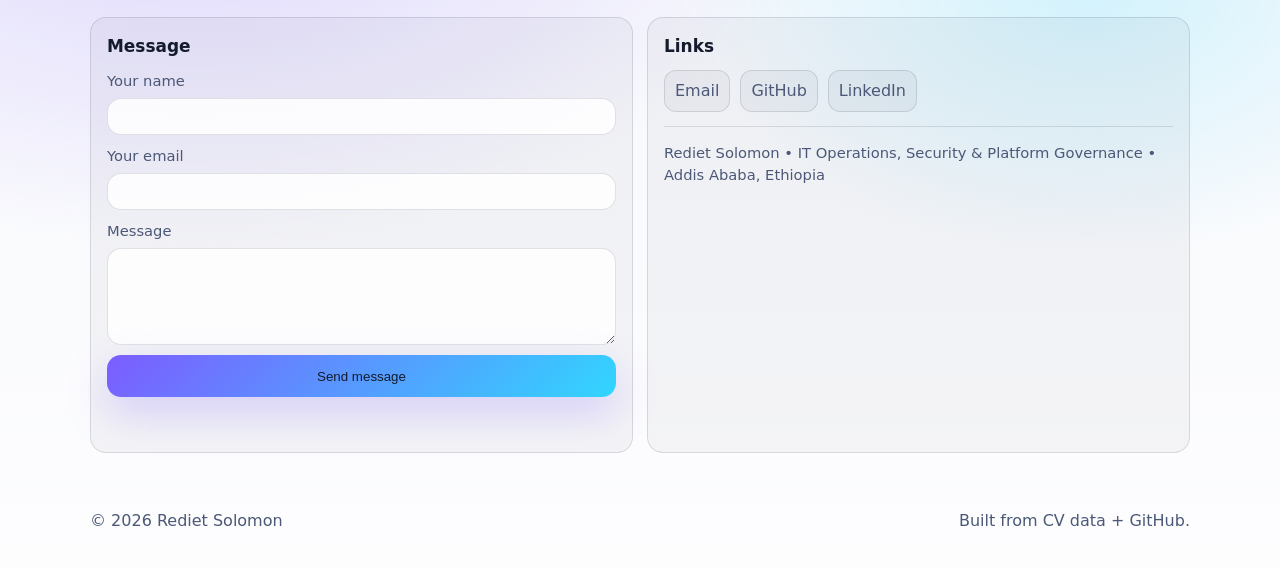
==== commit e55a7cbc: "Refactor code structure for improved readability and maintainability" ====
--- a/index.html
+++ b/index.html
@@ -4,10 +4,10 @@
     <meta charset="utf-8" />
     <meta name="viewport" content="width=device-width, initial-scale=1" />
     <meta name="color-scheme" content="dark light" />
-    <title>Rediet Solomon | DevOps, Cloud & AI Infrastructure Engineer</title>
+    <title>Rediet Solomon | IT Operations, Security & Platform Governance</title>
     <meta
       name="description"
-      content="Portfolio of Rediet Solomon — DevOps, Cloud & AI Infrastructure Engineer (Kubernetes/AKS, CI/CD, Linux, Observability)."
+      content="Portfolio of Rediet Solomon — IT Operations, Security & Platform Governance for fintech and banking infrastructure (incident response, change control, security operations, monitoring)."
     />
 
     <link rel="preload" href="assets/styles.css" as="style" />
@@ -22,7 +22,7 @@
           <div class="brand__mark" aria-hidden="true">RS</div>
           <div class="brand__text">
             <div class="brand__name" id="nameTop">Rediet Solomon</div>
-            <div class="brand__title" id="titleTop">DevOps, Cloud & AI Infrastructure Engineer</div>
+            <div class="brand__title" id="titleTop">IT Operations, Security &amp; Platform Governance</div>
           </div>
         </div>
 
@@ -52,11 +52,11 @@
               <span id="nameHero">Rediet Solomon</span>.
             </h1>
             <p class="hero__subtitle" id="headlineHero">
-              DevOps and Cloud Infrastructure Engineer focused on Kubernetes, observability, and automation.
+              IT infrastructure and operations professional running mission-critical systems for banks and enterprises.
             </p>
 
             <div class="hero__cta">
-              <a class="btn primary" id="btnEmail" href="mailto:redisolomon@gmail.com">Email</a>
+              <a class="btn primary" id="btnEmail" href="mailto:redisolomon2@gmail.com">Email</a>
               <a class="btn" id="btnGitHub" href="#" target="_blank" rel="noreferrer">GitHub</a>
               <a class="btn" id="btnLinkedIn" href="#" target="_blank" rel="noreferrer">LinkedIn</a>
               <a class="btn ghost" href="#projects">View projects</a>
@@ -73,15 +73,15 @@
             <div class="card">
               <h2 class="card__title">Highlights</h2>
               <ul class="list" id="highlightsList">
-                <li>AI inference + telemetry platforms</li>
-                <li>AKS + Helm operations</li>
-                <li>CI/CD + observability</li>
+                <li>24/7 banking production support</li>
+                <li>Change control + incident response</li>
+                <li>Security operations + monitoring</li>
               </ul>
               <div class="divider"></div>
               <div class="downloads">
                 <h3 class="card__subtitle">Download</h3>
                 <div class="downloads__links" id="cvLinks">
-                  <a class="link" href="cv/Rediet_Solomon_CV_2026.pdf" download>CV (PDF)</a>
+                  <a class="link" href="cv/Rediet-Solomon-CV.pdf" download>CV (PDF)</a>
                 </div>
               </div>
             </div>
@@ -212,7 +212,7 @@
             <div class="panel">
               <h3>Links</h3>
               <div class="links">
-                <a class="link" id="contactEmail" href="mailto:redisolomon@gmail.com">Email</a>
+                <a class="link" id="contactEmail" href="mailto:redisolomon2@gmail.com">Email</a>
                 <a class="link" id="contactGitHub" href="#" target="_blank" rel="noreferrer">GitHub</a>
                 <a class="link" id="contactLinkedIn" href="#" target="_blank" rel="noreferrer">LinkedIn</a>
               </div>
